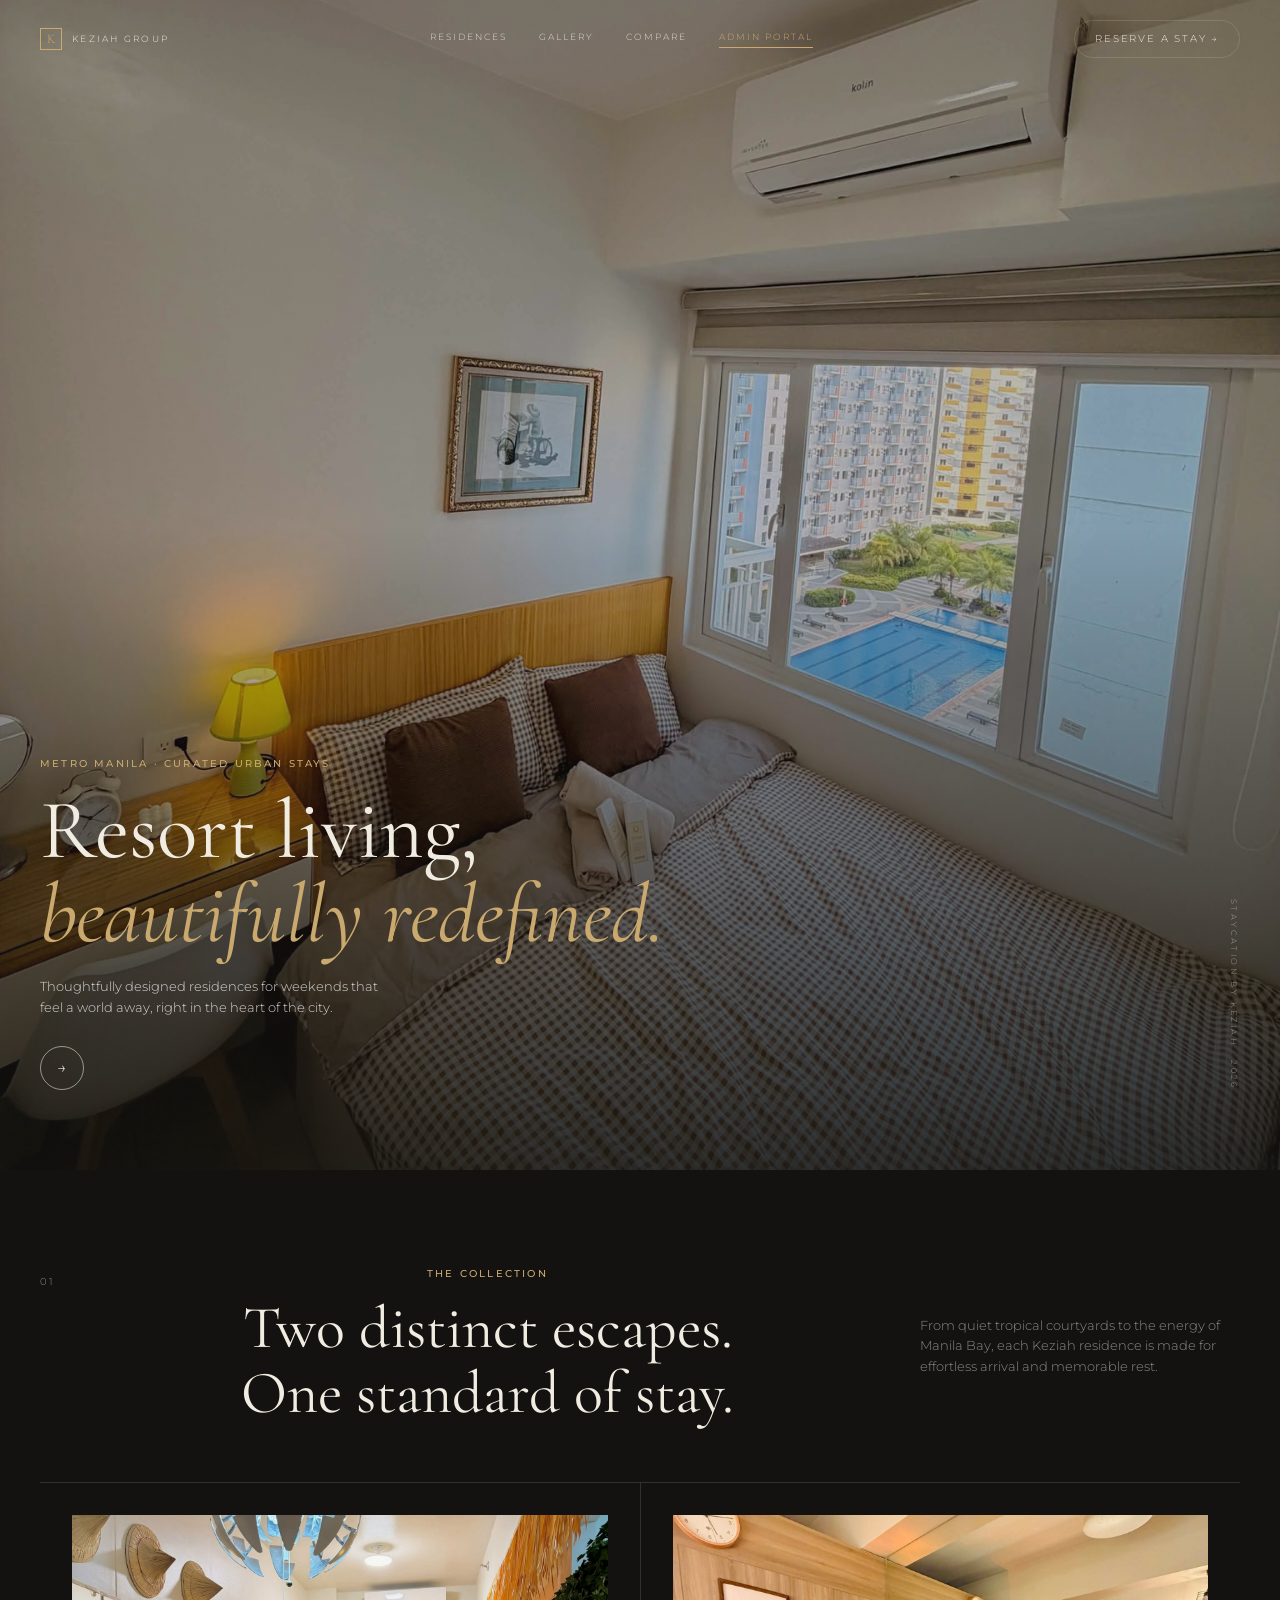
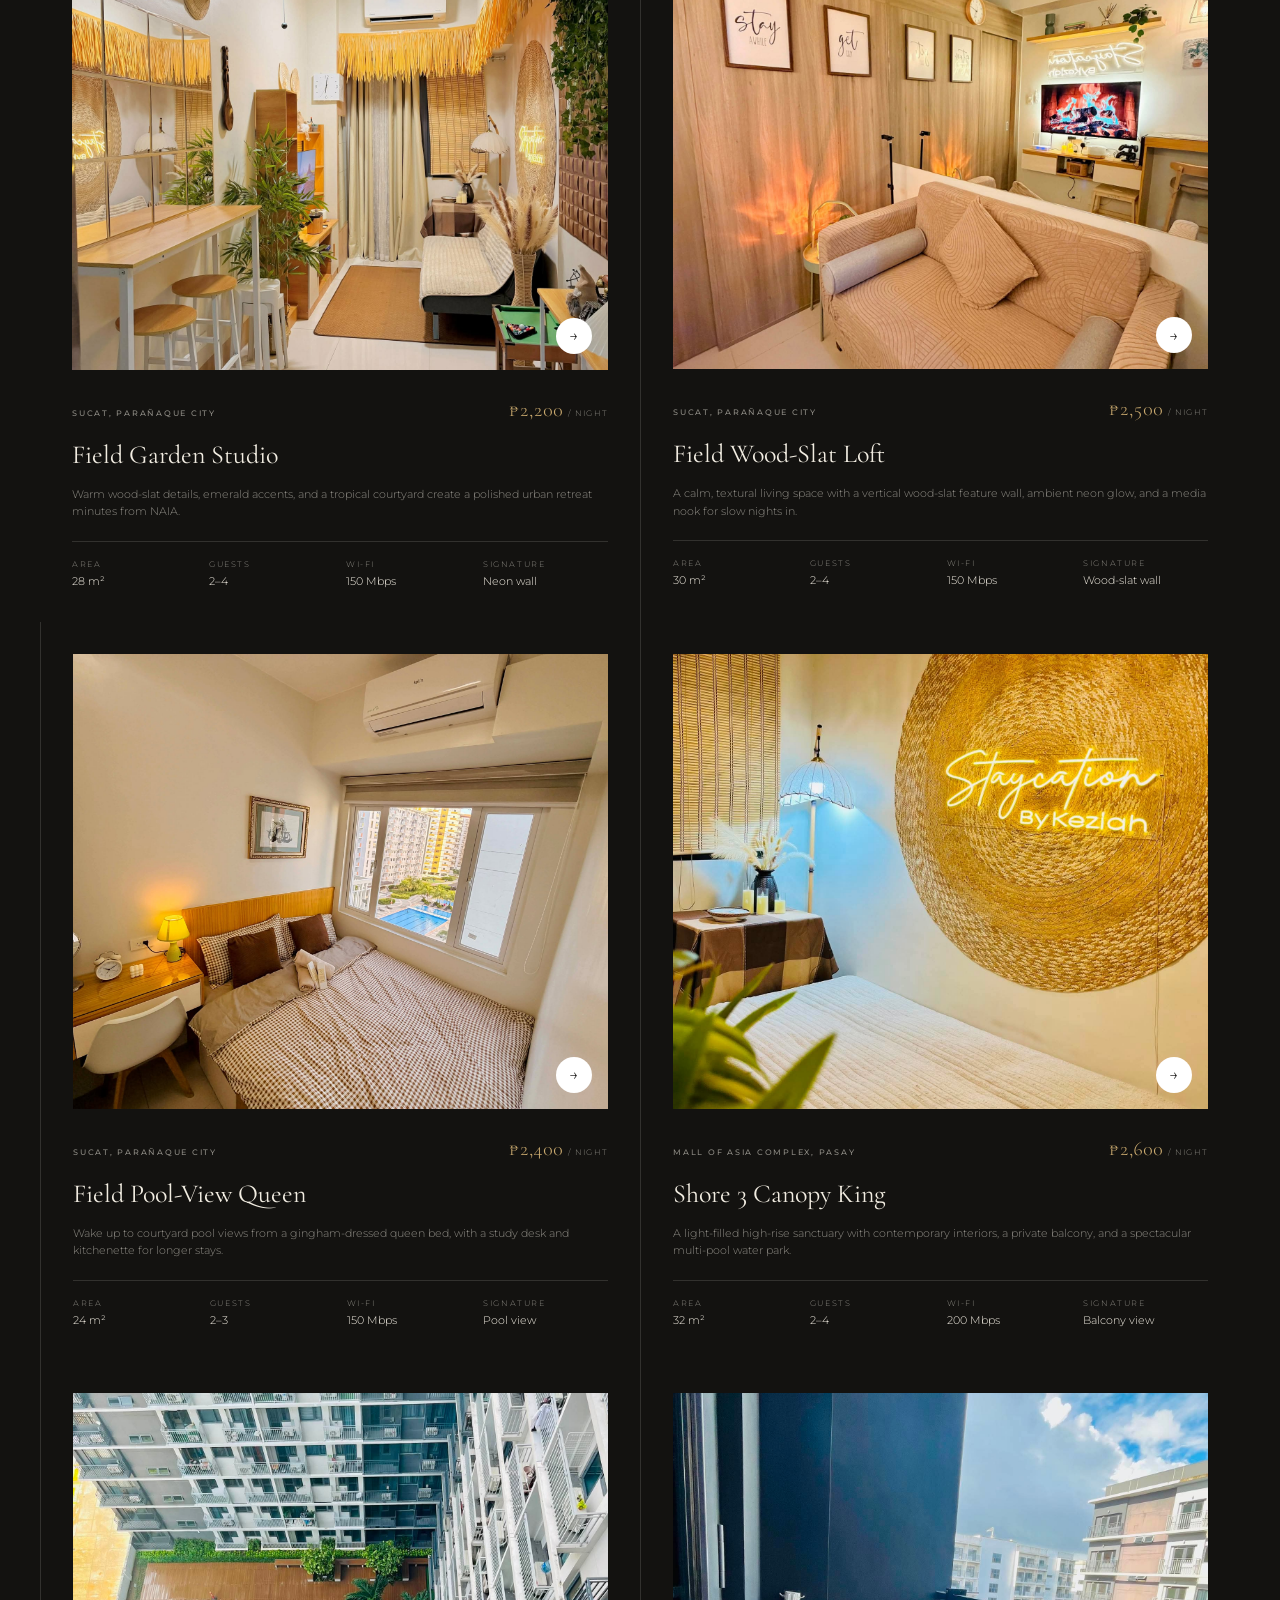
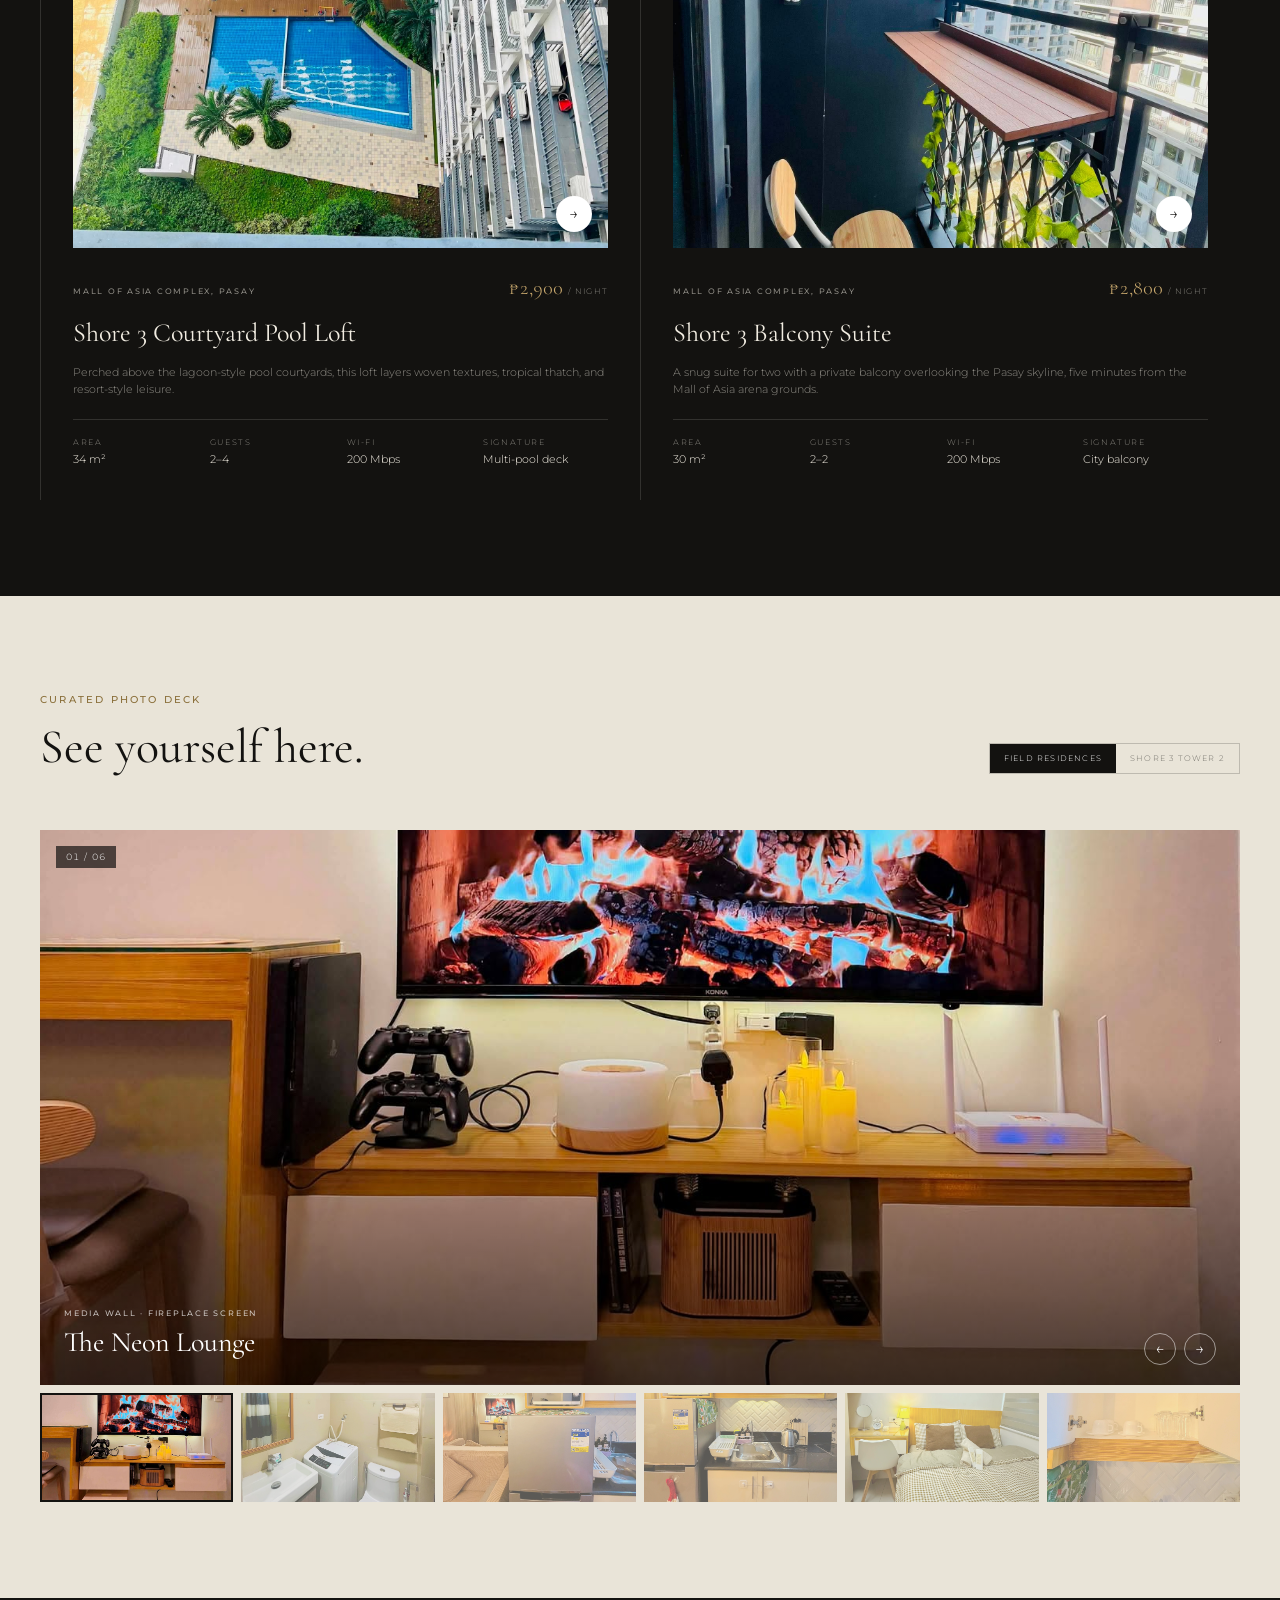
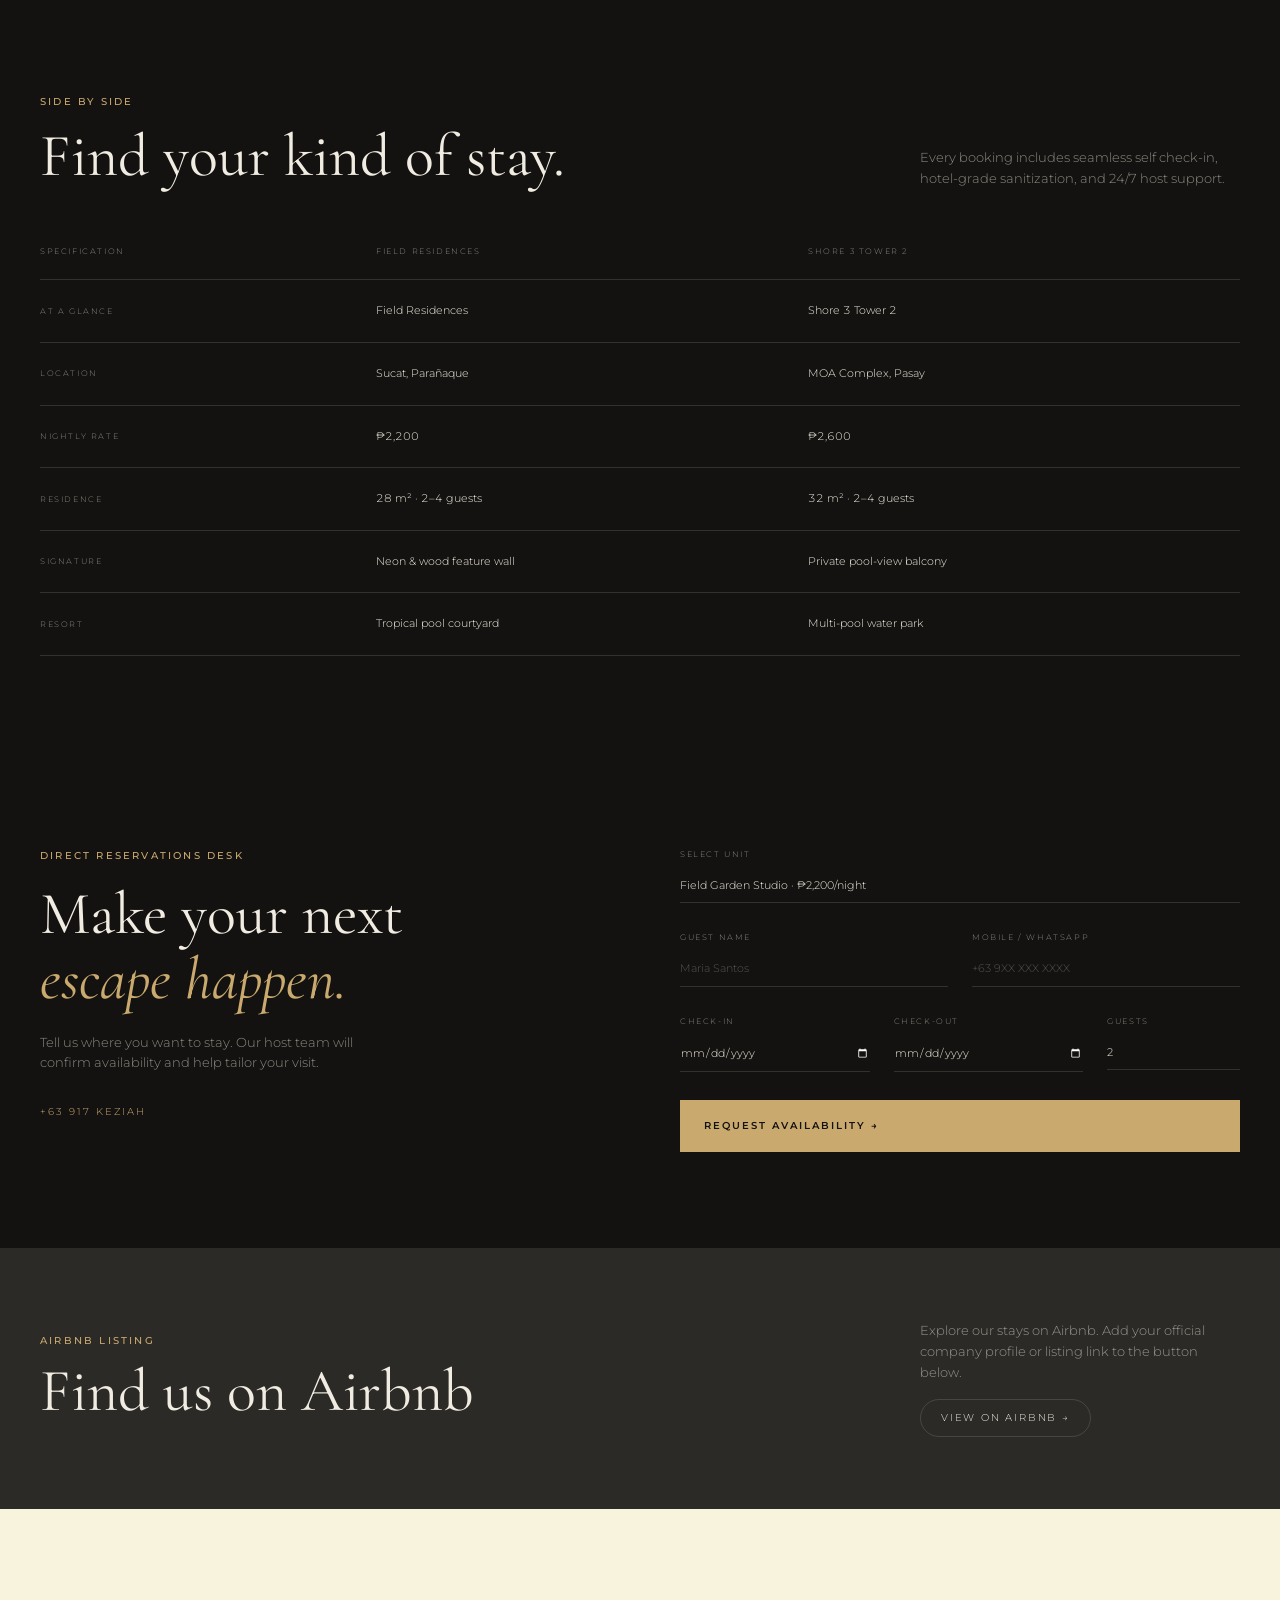
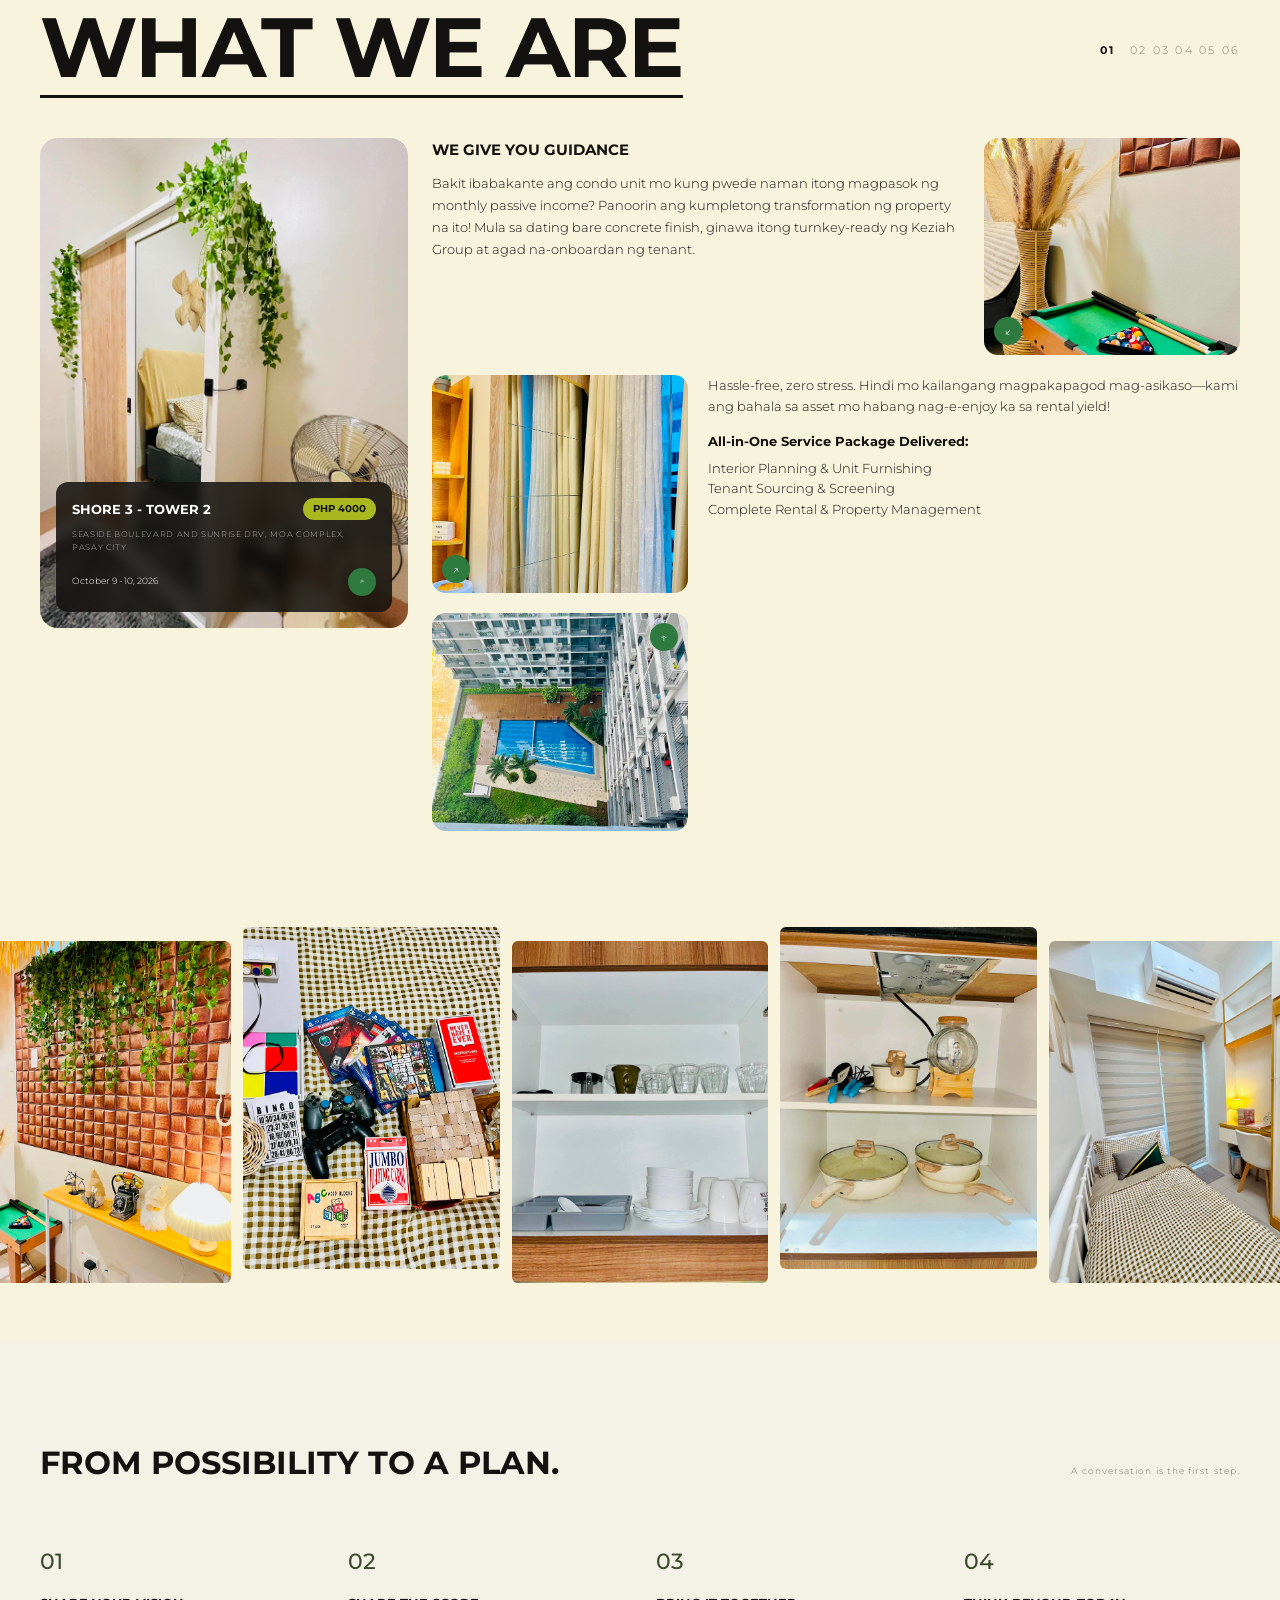
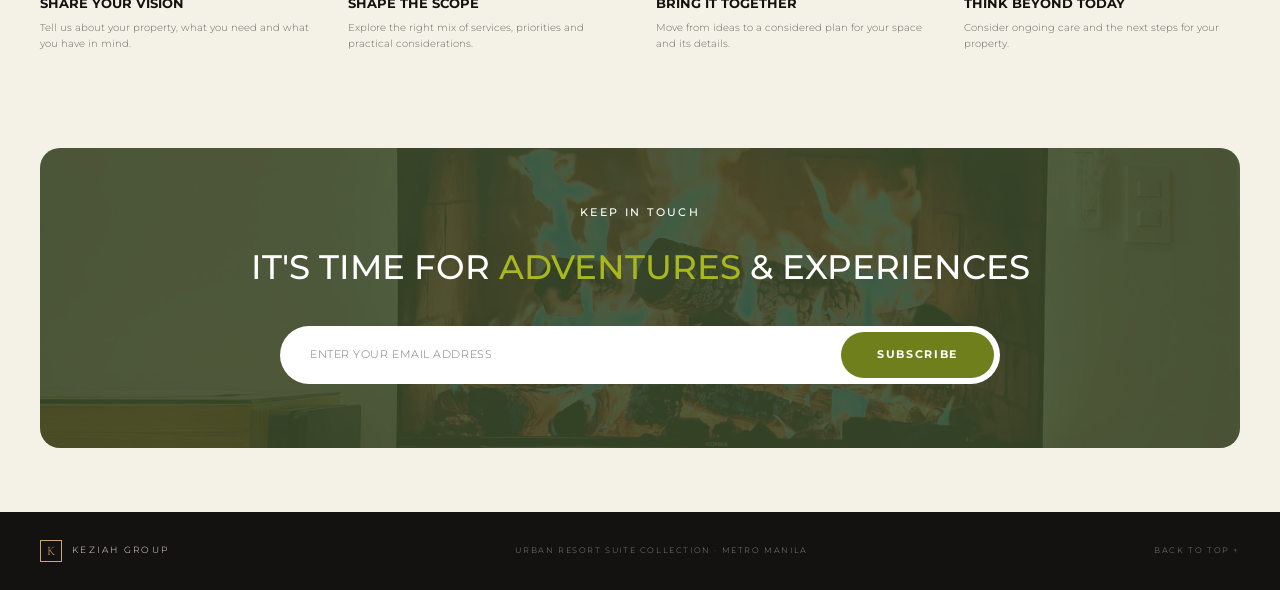
==== WithJS/index.html @ 2ab42a8e "Commin" ====
<!DOCTYPE html>
<html lang="en">
<head>
  <meta charset="UTF-8" />
  <meta name="viewport" content="width=device-width, initial-scale=1.0" />
  <title>Keziah Group | Urban Resort Stays & Property Management</title>
  <meta name="description" content="Curated luxury urban resort staycations at SMDC Field Residences and Shore 3 Residences in Metro Manila, along with turnkey property management guidance." />
  <meta property="og:title" content="Keziah Group | Urban Resort Stays & Property Management" />
  <meta property="og:description" content="Curated luxury urban resort staycations at SMDC Field Residences and Shore 3 Residences in Metro Manila, along with turnkey property management guidance." />
  <meta property="og:type" content="website" />
  <meta name="twitter:card" content="summary_large_image" />

  <link rel="preconnect" href="https://fonts.googleapis.com" />
  <link rel="preconnect" href="https://fonts.gstatic.com" crossorigin />
  <link href="https://fonts.googleapis.com/css2?family=Cormorant+Garamond:ital,wght@0,400;0,500;1,400&family=Montserrat:wght@300;400;500;600;700&display=swap" rel="stylesheet" />
  <link rel="stylesheet" href="style.css" />
</head>

<body id="top">

  <!-- Header -->
  <header class="site-header">
    <div class="container header-inner">
      <a href="#top" class="brand">
        <span class="brand-mark">K</span>
        <span class="brand-name">Keziah Group</span>
      </a>
      <nav class="nav">
        <a href="#residences">Residences</a>
        <a href="#gallery">Gallery</a>
        <a href="#compare">Compare</a>
        <a href="admin-dashboard.html" class="nav-admin">Admin Portal</a>
      </nav>
      <a href="#reservation" class="btn-outline">Reserve a Stay &rarr;</a>
    </div>
  </header>

  <main>

    <!-- 01. Hero -->
    <section class="hero" id="hero">
      <div class="hero-media">
        <img id="hero-image" src="./images/HeroBgpic.jpg" alt="Luxury master bedroom at Keziah Group residences with panoramic outdoor pool view" />
        <div class="hero-scrim"></div>
      </div>
      <div class="container hero-content">
        <div class="hero-copy">
          <span class="kicker" id="hero-kicker">Metro Manila &middot; Curated Urban Stays</span>
          <h1 class="hero-headline">
            <span id="hero-title-top">Resort living,</span><br />
            <em id="hero-title-accent">beautifully redefined.</em>
          </h1>
          <p id="hero-body">Thoughtfully designed residences for weekends that feel a world away, right in the heart of the city.</p>
          <a href="#residences" class="round-arrow">&rarr;</a>
        </div>
        <aside class="hero-meta">Staycation by Keziah &middot; 2026</aside>
      </div>
    </section>

    <!-- 02. Collection -->
    <section class="section-dark" id="residences">
      <div class="container">
        <div class="section-head collection-head">
          <span class="index">01</span>
          <div>
            <span class="kicker">The Collection</span>
            <h2 class="display">Two distinct escapes.<br />One standard of stay.</h2>
          </div>
          <p class="intro">From quiet tropical courtyards to the energy of Manila Bay, each Keziah residence is made for effortless arrival and memorable rest.</p>
        </div>
      </div>

      <div class="container residences-grid" id="collection-grid">
        <article class="residence">
          <div class="residence-media">
            <img src="./images/ResidencesFull.jpg" alt="Wide tropical studio at SMDC Field Residences with thatched accents, mirror bar table, and mini pool table" />
            <a href="#reservation" class="round-arrow small" aria-label="Reserve SMDC Field Residences">&rarr;</a>
          </div>
          <div class="residence-body">
            <div class="residence-meta">
              <span class="small-caps">Sucat, Para&ntilde;aque City</span>
              <span class="rate">&#8369;2,200 <span class="per">/ night</span></span>
            </div>
            <h3 class="residence-title">SMDC Field Residences</h3>
            <p>Warm wood-slat details, emerald accents, and a tropical courtyard create a polished urban retreat minutes from NAIA.</p>
            <ul class="specs">
              <li><span class="spec-label">Area</span><span class="spec-value">28 m&sup2;</span></li>
              <li><span class="spec-label">Guests</span><span class="spec-value">2&ndash;4</span></li>
              <li><span class="spec-label">Wi-Fi</span><span class="spec-value">150 Mbps</span></li>
              <li><span class="spec-label">Signature</span><span class="spec-value">Neon wall</span></li>
            </ul>
          </div>
        </article>

        <article class="residence">
          <div class="residence-media">
            <img src="./images/Shore3BedCanopy.jpg" alt="Master bedroom at SMDC Shore 3 Residences with circular woven canopy and signature neon wall" />
            <a href="#reservation" class="round-arrow small" aria-label="Reserve SMDC Shore 3 Residences">&rarr;</a>
          </div>
          <div class="residence-body">
            <div class="residence-meta">
              <span class="small-caps">Mall of Asia Complex, Pasay</span>
              <span class="rate">&#8369;2,600 <span class="per">/ night</span></span>
            </div>
            <h3 class="residence-title">SMDC Shore 3 Residences</h3>
            <p>A light-filled high-rise sanctuary with contemporary interiors, a private balcony, and a spectacular multi-pool water park.</p>
            <ul class="specs">
              <li><span class="spec-label">Area</span><span class="spec-value">32 m&sup2;</span></li>
              <li><span class="spec-label">Guests</span><span class="spec-value">2&ndash;4</span></li>
              <li><span class="spec-label">Wi-Fi</span><span class="spec-value">200 Mbps</span></li>
              <li><span class="spec-label">Signature</span><span class="spec-value">Balcony view</span></li>
            </ul>
          </div>
        </article>
      </div>
    </section>

    <!-- 03. Gallery -->
    <section class="section-stone" id="gallery">
      <div class="container">
        <div class="section-head">
          <div>
            <span class="kicker">Curated Photo Deck</span>
            <h2 class="display">See yourself here.</h2>
          </div>
          <div class="tabs" id="gallery-tabs">
            <button type="button" class="tab active" data-tab="Field Residences">Field Residences</button>
            <button type="button" class="tab" data-tab="Shore 3 Tower 2">Shore 3 Tower 2</button>
          </div>
        </div>

        <figure class="deck-main" id="gallery-deck">
          <img id="deck-img" src="./images/SMDClivingarea.jpg" alt="Featured residence photograph" />
          <div class="deck-scrim"></div>
          <span class="deck-counter" id="deck-counter">01 / 06</span>
          <figcaption class="deck-caption">
            <div>
              <span class="kicker" id="deck-kicker">Media Wall &middot; Fireplace Screen</span>
              <h3 id="deck-title">The Neon Lounge</h3>
            </div>
            <div class="deck-controls">
              <button type="button" class="round-btn" id="deck-prev" aria-label="Previous photograph">&larr;</button>
              <button type="button" class="round-btn" id="deck-next" aria-label="Next photograph">&rarr;</button>
            </div>
          </figcaption>
        </figure>

        <ul class="thumbs" id="gallery-thumbs"></ul>
      </div>
    </section>

    <!-- 04. Comparison -->
    <section class="section-dark" id="compare">
      <div class="container">
        <div class="section-head">
          <div>
            <span class="kicker">Side By Side</span>
            <h2 class="display">Find your kind of stay.</h2>
          </div>
          <p class="intro">Every booking includes seamless self check-in, hotel-grade sanitization, and 24/7 host support.</p>
        </div>

        <div class="table-wrap">
          <table class="compare-table">
            <caption class="visually-hidden">Comparison of amenities and features between Field Residences and Shore 3 Tower 2</caption>
            <thead>
              <tr>
                <th scope="col">Specification</th>
                <th scope="col">Field Residences</th>
                <th scope="col">Shore 3 Tower 2</th>
              </tr>
            </thead>
            <tbody>
              <tr><th scope="row">At a Glance</th><td>Field Residences</td><td>Shore 3 Tower 2</td></tr>
              <tr><th scope="row">Location</th><td>Sucat, Para&ntilde;aque</td><td>MOA Complex, Pasay</td></tr>
              <tr><th scope="row">Nightly Rate</th><td>&#8369;2,200</td><td>&#8369;2,600</td></tr>
              <tr><th scope="row">Residence</th><td>28 m&sup2; &middot; 2&ndash;4 guests</td><td>32 m&sup2; &middot; 2&ndash;4 guests</td></tr>
              <tr><th scope="row">Signature</th><td>Neon &amp; wood feature wall</td><td>Private pool-view balcony</td></tr>
              <tr><th scope="row">Resort</th><td>Tropical pool courtyard</td><td>Multi-pool water park</td></tr>
            </tbody>
          </table>
        </div>
      </div>
    </section>

    <!-- 05. Reservation -->
    <section class="section-dark" id="reservation">
      <div class="container reservation-grid">
        <div>
          <span class="kicker">Direct Reservations Desk</span>
          <h2 class="display">Make your next<br /><em>escape happen.</em></h2>
          <p class="intro">Tell us where you want to stay. Our host team will confirm availability and help tailor your visit.</p>
          <a href="tel:+63917KEZIAH" class="phone">+63 917 KEZIAH</a>
        </div>

        <form class="reservation-form" id="reservation-form" action="#" method="post" novalidate>
          <div class="field">
            <label for="select-property">Select Unit</label>
            <select id="select-property" name="property" required></select>
          </div>
          <div class="row-halves">
            <div class="field">
              <label for="guest-name">Guest Name</label>
              <input type="text" id="guest-name" name="guest_name" placeholder="Maria Santos" required />
            </div>
            <div class="field">
              <label for="guest-mobile">Mobile / WhatsApp</label>
              <input type="tel" id="guest-mobile" name="guest_mobile" placeholder="+63 9XX XXX XXXX" required />
            </div>
          </div>
          <div class="row-thirds">
            <div class="field">
              <label for="check-in">Check-In</label>
              <input type="date" id="check-in" name="check_in" required />
            </div>
            <div class="field">
              <label for="check-out">Check-Out</label>
              <input type="date" id="check-out" name="check_out" required />
            </div>
            <div class="field">
              <label for="guests">Guests</label>
              <input type="number" id="guests" name="guests" min="1" max="8" value="2" required />
            </div>
          </div>
          <p class="stay-summary" id="stay-summary" hidden></p>
          <button type="submit" class="btn-gold">Request Availability &rarr;</button>
        </form>
        <div class="form-confirmation" id="reservation-confirmation" hidden>
          <span class="kicker">Request Received</span>
          <h3>Your escape is on our desk.</h3>
          <p>Booking reference <strong class="booking-ref" id="confirm-ref"></strong> has been logged. Our host team will confirm availability and send your check-in details shortly.</p>
          <dl class="confirm-details" id="confirm-details"></dl>
          <button type="button" class="btn-outline" id="confirm-reset">Make another request</button>
        </div>
      </div>
    </section>

    <!-- 06. Airbnb -->
    <section class="section-airbnb">
      <div class="container airbnb-row">
        <div>
          <span class="kicker">Airbnb Listing</span>
          <h2 class="display">Find us on Airbnb</h2>
        </div>
        <div class="airbnb-action">
          <p class="intro">Explore our stays on Airbnb. Add your official company profile or listing link to the button below.</p>
          <a href="https://airbnb.com" target="_blank" rel="noopener noreferrer" class="btn-outline">View on Airbnb &rarr;</a>
        </div>
      </div>
    </section>

    <!-- 07. What We Are -->
    <section class="section-cream" id="guidance">
      <div class="container">
        <div class="watermark-row">
          <h2 class="watermark">What We Are</h2>
          <div class="stepper">
            <span class="on">01</span>
            <span class="rest">02 03 04 05 06</span>
          </div>
        </div>

        <div class="guidance-grid">
          <article class="feature-card">
            <img src="./images/Shore 3 Tower 2/767945232_1774249997046418_3164012983819070313_n.jpg" alt="Shore 3 Tower 2 bedroom with open wardrobe, standing fan, and woven ceiling fan detail" />
            <div class="feature-body">
              <div class="feature-top">
                <span class="unit">Shore 3 - Tower 2</span>
                <span class="price">PHP 4000</span>
              </div>
              <address>Seaside Boulevard and Sunrise Drv, MOA Complex, Pasay City</address>
              <div class="feature-foot">
                <time datetime="2026-10-09">October 9 - 10, 2026</time>
                <a href="#reservation" class="corner-btn" aria-label="Inquire about Shore 3 Tower 2">&#8599;</a>
              </div>
            </div>
          </article>

          <div class="bento">
            <div class="bento-text">
              <h3>We Give You Guidance</h3>
              <p>Bakit ibabakante ang condo unit mo kung pwede naman itong magpasok ng monthly passive income? Panoorin ang kumpletong transformation ng property na ito! Mula sa dating bare concrete finish, ginawa itong turnkey-ready ng Keziah Group at agad na-onboardan ng tenant.</p>
            </div>
            <div class="tile">
              <img src="./images/Shore 3 Tower 2/764817234_1439947934846393_7141973612724028055_n.jpg" alt="Recreation nook with mini pool table and pampas grass" />
              <span class="badge">&#8601;</span>
            </div>
            <div class="tile">
              <img src="./images/Shore 3 Tower 2/764550634_2268456940385711_9034622465181755152_n.jpg" alt="Turnkey hallway entryway with floor-to-ceiling mirror and drapery" />
              <span class="badge">&#8599;</span>
            </div>
            <aside class="callout">
              <p>Hassle-free, zero stress. Hindi mo kailangang magpakapagod mag-asikaso&mdash;kami ang bahala sa asset mo habang nag-e-enjoy ka sa rental yield!</p>
              <h4>All-in-One Service Package Delivered:</h4>
              <ul>
                <li>Interior Planning &amp; Unit Furnishing</li>
                <li>Tenant Sourcing &amp; Screening</li>
                <li>Complete Rental &amp; Property Management</li>
              </ul>
            </aside>
            <div class="tile">
              <img src="./images/Shore 3 Tower 2/764531179_1577152200723843_4224525762653773561_n.jpg" alt="Overhead view of the Shore 3 resort swimming pool courtyard" />
              <span class="badge right">&#8593;</span>
            </div>
          </div>
        </div>
      </div>
    </section>

    <!-- 08. Strip -->
    <section class="strip">
      <ul class="strip-grid">
        <li><img src="./images/Shore 3 Tower 2/765262232_1565639328598598_8146226615440787069_n.jpg" alt="Furnished console with green plant wall and media unit" /></li>
        <li><img src="./images/Shore 3 Tower 2/765854310_1562364878867951_5754192265759222059_n.jpg" alt="Flat lay of board games and entertainment" /></li>
        <li><img src="./images/Shore 3 Tower 2/766913541_2182149682496487_4691545108049705565_n.jpg" alt="Kitchen dish cabinet with stocked tableware" /></li>
        <li><img src="./images/Shore 3 Tower 2/767560130_1437800851492750_6921806562521652572_n.jpg" alt="Cookware cabinet with pots and pans" /></li>
        <li><img src="./images/Field Residences Keziah Group/771379113_1078403004879967_8509299371973973024_n.jpg" alt="Single bed with study desk and mirrored wardrobe" /></li>
      </ul>
    </section>

    <!-- 09. Process -->
    <section class="section-light" id="process">
      <div class="container">
        <div class="process-head">
          <h2>From Possibility to a Plan.</h2>
          <span>A conversation is the first step.</span>
        </div>
        <div class="steps">
          <div class="step"><span class="step-no">01</span><h3>Share Your Vision</h3><p>Tell us about your property, what you need and what you have in mind.</p></div>
          <div class="step"><span class="step-no">02</span><h3>Shape the Scope</h3><p>Explore the right mix of services, priorities and practical considerations.</p></div>
          <div class="step"><span class="step-no">03</span><h3>Bring It Together</h3><p>Move from ideas to a considered plan for your space and its details.</p></div>
          <div class="step"><span class="step-no">04</span><h3>Think Beyond Today</h3><p>Consider ongoing care and the next steps for your property.</p></div>
        </div>
      </div>
    </section>

    <!-- 10. Newsletter -->
    <section class="newsletter">
      <div class="container">
        <div class="newsletter-card">
          <img class="newsletter-bg" src="./images/Field Residences Keziah Group/770387571_1041868808552276_2176791805857020544_n.jpg" alt="Staycation neon sign above a lit fireplace screen in a Keziah suite" />
          <div class="newsletter-inner">
            <span class="badge-text">Keep In Touch</span>
            <h2>It's Time For <em>Adventures</em> &amp; Experiences</h2>
            <form class="newsletter-form" action="#" method="post">
              <label for="newsletter-email" class="visually-hidden">Email address</label>
              <input type="email" id="newsletter-email" name="email" placeholder="ENTER YOUR EMAIL ADDRESS" required />
              <button type="submit">Subscribe</button>
            </form>
          </div>
        </div>
      </div>
    </section>

  </main>

  <!-- Footer -->
  <footer class="site-footer">
    <div class="container footer-inner">
      <div class="brand">
        <span class="brand-mark">K</span>
        <span class="brand-name">Keziah Group</span>
      </div>
      <p>Urban Resort Suite Collection &middot; Metro Manila</p>
      <a href="#top">Back to Top &uarr;</a>
    </div>
  </footer>

  <script src="script.js" defer></script>

</body>
</html>
---- WithJS/style.css ----
/* =========================================================
   Keziah Group — style.css
   ========================================================= */

/* ---------- Tokens ---------- */
:root {
  --ink: #131210;
  --ink-2: #1b1a17;
  --ink-3: #2b2a27;
  --stone: #e9e4d8;
  --cream: #f7f3dc;
  --light: #f4f1e6;
  --gold: #c9a96e;
  --olive: #3b4a2b;
  --lime: #a8b81e;
  --text: #f1ece1;
  --muted: rgba(241, 236, 225, 0.55);
  --line: rgba(241, 236, 225, 0.14);
  --serif: "Cormorant Garamond", Georgia, serif;
  --sans: "Montserrat", system-ui, sans-serif;
  --max: 1200px;
}

/* ---------- Reset & base ---------- */
*,
*::before,
*::after {
  box-sizing: border-box;
}
html {
  scroll-behavior: smooth;
}
body {
  margin: 0;
  font-family: var(--sans);
  font-weight: 300;
  line-height: 1.6;
  color: var(--text);
  background: var(--ink);
}
img {
  display: block;
  max-width: 100%;
}
a {
  color: inherit;
  text-decoration: none;
}
ul {
  list-style: none;
  margin: 0;
  padding: 0;
}
h1,
h2,
h3,
h4,
p,
figure,
address {
  margin: 0;
  font-style: normal;
}
button,
input,
select {
  font: inherit;
  color: inherit;
}
button {
  cursor: pointer;
}

.container {
  width: min(100% - 48px, var(--max));
  margin-inline: auto;
}
.visually-hidden {
  position: absolute;
  width: 1px;
  height: 1px;
  overflow: hidden;
  clip: rect(0 0 0 0);
  white-space: nowrap;
}

/* ---------- Shared text styles ---------- */
.kicker,
.small-caps,
.badge-text {
  display: block;
  font-size: 10px;
  font-weight: 500;
  letter-spacing: 0.22em;
  text-transform: uppercase;
  color: var(--gold);
}
.display {
  font-family: var(--serif);
  font-weight: 400;
  font-size: clamp(36px, 5vw, 60px);
  line-height: 1.08;
}
.display em,
.hero-headline em {
  font-style: italic;
  color: var(--gold);
}
.intro {
  font-size: 13px;
  color: var(--muted);
  max-width: 320px;
}

/* ---------- Buttons ---------- */
.btn-outline {
  display: inline-block;
  padding: 10px 20px;
  border: 1px solid var(--line);
  border-radius: 999px;
  font-size: 10px;
  letter-spacing: 0.18em;
  text-transform: uppercase;
  transition:
    border-color 0.2s,
    color 0.2s;
}
.btn-outline:hover {
  border-color: var(--gold);
  color: var(--gold);
}

.btn-gold {
  width: 100%;
  padding: 18px 24px;
  border: 0;
  background: var(--gold);
  color: var(--ink);
  font-size: 10px;
  font-weight: 600;
  letter-spacing: 0.2em;
  text-transform: uppercase;
  text-align: left;
  transition: filter 0.2s;
}
.btn-gold:hover {
  filter: brightness(1.08);
}

.round-arrow,
.round-btn,
.corner-btn {
  display: inline-grid;
  place-items: center;
  border-radius: 50%;
  transition:
    background 0.2s,
    color 0.2s;
}
.round-arrow {
  width: 44px;
  height: 44px;
  border: 1px solid rgba(255, 255, 255, 0.5);
  margin-top: 28px;
}
.round-arrow:hover {
  background: #fff;
  color: var(--ink);
}
.round-arrow.small {
  position: absolute;
  right: 16px;
  bottom: 16px;
  margin: 0;
  background: #fff;
  color: var(--ink);
  border: 0;
  width: 36px;
  height: 36px;
}

/* ---------- Header ---------- */
.site-header {
  position: absolute;
  inset: 0 0 auto 0;
  z-index: 10;
}
.header-inner {
  display: flex;
  align-items: center;
  justify-content: space-between;
  padding-block: 20px;
}
.brand {
  display: inline-flex;
  align-items: center;
  gap: 10px;
}
.brand-mark {
  display: grid;
  place-items: center;
  width: 22px;
  height: 22px;
  border: 1px solid var(--gold);
  font-family: var(--serif);
  font-size: 13px;
  color: var(--gold);
}
.brand-name {
  font-size: 9px;
  letter-spacing: 0.25em;
  text-transform: uppercase;
}
.nav {
  display: flex;
  gap: 32px;
}
.nav a {
  font-size: 9px;
  letter-spacing: 0.22em;
  text-transform: uppercase;
  color: rgba(255, 255, 255, 0.75);
}
.nav a:hover {
  color: var(--gold);
}

/* ---------- Hero ---------- */
.hero {
  position: relative;
  min-height: 130vh;
  display: flex;
  align-items: flex-end;
  padding-bottom: 80px;
  overflow: hidden;
}
.hero-media {
  position: absolute;
  inset: 0;
}
.hero-media img {
  width: 100%;
  height: 100%;
  object-fit: cover;
  object-position: center 75%;
}
.hero-scrim {
  position: absolute;
  inset: 0;
  background: linear-gradient(
    to top,
    rgba(19, 18, 16, 0.85) 0%,
    rgba(19, 18, 16, 0.25) 55%,
    rgba(19, 18, 16, 0.35) 100%
  );
}
.hero-content {
  position: relative;
  display: flex;
  justify-content: space-between;
  align-items: flex-end;
}
.hero-headline {
  margin: 16px 0 20px;
  font-family: var(--serif);
  font-weight: 400;
  font-size: clamp(44px, 7vw, 84px);
  line-height: 1;
}
.hero-copy p {
  max-width: 340px;
  font-size: 13px;
  color: rgba(255, 255, 255, 0.8);
}
.hero-meta {
  writing-mode: vertical-rl;
  font-size: 8px;
  letter-spacing: 0.3em;
  text-transform: uppercase;
  color: var(--muted);
}

/* ---------- Sections ---------- */
.section-dark,
.section-stone,
.section-cream,
.section-light,
.section-airbnb {
  padding-block: 96px;
}
.section-dark {
  background: var(--ink);
}
.section-stone {
  background: var(--stone);
  color: var(--ink);
}
.section-cream {
  background: var(--cream);
  color: var(--ink);
}
.section-light {
  background: var(--light);
  color: var(--ink);
}
.section-airbnb {
  background: var(--ink-3);
  padding-block: 72px;
}
.section-stone .kicker {
  color: #8a6f3a;
}

.section-head {
  display: flex;
  justify-content: space-between;
  align-items: flex-end;
  gap: 32px;
  margin-bottom: 56px;
}
.section-head .kicker {
  margin-bottom: 14px;
}

/* Collection head: index | title | intro */
.collection-head {
  align-items: flex-start;
}
.collection-head .index {
  font-size: 10px;
  color: var(--muted);
  letter-spacing: 0.2em;
  padding-top: 8px;
}
.collection-head > div {
  flex: 1;
  text-align: center;
}
.collection-head .intro {
  align-self: center;
}

/* ---------- Residences ---------- */
.residences-grid {
  display: grid;
  grid-template-columns: repeat(2, 1fr);
  border-top: 1px solid var(--line);
}
.residence {
  padding: 32px;
}
.residence + .residence {
  border-left: 1px solid var(--line);
}
.residence-media {
  position: relative;
  aspect-ratio: 4 / 3.4;
  overflow: hidden;
}
.residence-media img {
  width: 100%;
  height: 100%;
  object-fit: cover;
  transition: transform 0.6s;
}
.residence:hover .residence-media img {
  transform: scale(1.04);
}
.residence-body {
  padding-top: 24px;
}
.residence-meta {
  display: flex;
  justify-content: space-between;
  align-items: baseline;
}
.small-caps {
  color: var(--muted);
  font-size: 8px;
}
.rate {
  font-family: var(--serif);
  font-size: 20px;
  color: var(--gold);
}
.per {
  font-family: var(--sans);
  font-size: 8px;
  letter-spacing: 0.15em;
  text-transform: uppercase;
  color: var(--muted);
}
.residence-title {
  margin: 8px 0 10px;
  font-family: var(--serif);
  font-weight: 400;
  font-size: 26px;
}
.residence-body p {
  font-size: 11px;
  color: var(--muted);
}
.specs {
  display: grid;
  grid-template-columns: repeat(4, 1fr);
  gap: 12px;
  margin-top: 20px;
  padding-top: 16px;
  border-top: 1px solid var(--line);
}
.specs li {
  display: flex;
  flex-direction: column;
  gap: 2px;
}
.spec-label {
  font-size: 8px;
  letter-spacing: 0.2em;
  text-transform: uppercase;
  color: var(--muted);
}
.spec-value {
  font-size: 11px;
}

/* ---------- Gallery ---------- */
.section-stone .display {
  font-size: clamp(32px, 4vw, 48px);
}
.tabs {
  display: flex;
  border: 1px solid rgba(19, 18, 16, 0.2);
}
.tab {
  padding: 8px 14px;
  border: 0;
  background: transparent;
  font-size: 8px;
  letter-spacing: 0.15em;
  text-transform: uppercase;
  color: rgba(19, 18, 16, 0.55);
}
.tab.active {
  background: var(--ink);
  color: #fff;
}

.deck-main {
  position: relative;
  aspect-ratio: 16 / 7.4;
  overflow: hidden;
}
.deck-main img {
  width: 100%;
  height: 100%;
  object-fit: cover;
  object-position: center 75%;
}
.deck-scrim {
  position: absolute;
  inset: 0;
  background: linear-gradient(to top, rgba(0, 0, 0, 0.65), transparent 55%);
}
.deck-counter {
  position: absolute;
  top: 16px;
  left: 16px;
  padding: 4px 10px;
  background: rgba(19, 18, 16, 0.7);
  font-size: 9px;
  letter-spacing: 0.15em;
  color: #fff;
}
.deck-caption {
  position: absolute;
  inset: auto 24px 20px 24px;
  display: flex;
  justify-content: space-between;
  align-items: flex-end;
  color: #fff;
}
.deck-caption .kicker {
  color: rgba(255, 255, 255, 0.7);
  font-size: 8px;
}
.deck-caption h3 {
  font-family: var(--serif);
  font-weight: 400;
  font-size: 28px;
}
.deck-controls {
  display: flex;
  gap: 8px;
}
.round-btn {
  width: 32px;
  height: 32px;
  border: 1px solid rgba(255, 255, 255, 0.5);
  background: transparent;
}
.round-btn:hover {
  background: #fff;
  color: var(--ink);
}

.thumbs {
  display: grid;
  grid-template-columns: repeat(6, 1fr);
  gap: 8px;
  margin-top: 8px;
}
.thumbs li {
  aspect-ratio: 16 / 9;
  overflow: hidden;
  opacity: 0.6;
  cursor: pointer;
  transition: opacity 0.2s;
}
.thumbs li:hover,
.thumbs li.active {
  opacity: 1;
}
.thumbs li.active {
  outline: 2px solid var(--ink);
  outline-offset: -2px;
}
.thumbs img {
  width: 100%;
  height: 100%;
  object-fit: cover;
  object-position: center 75%;
}

/* ---------- Comparison ---------- */
.table-wrap {
  overflow-x: auto;
}
.compare-table {
  width: 100%;
  border-collapse: collapse;
  font-size: 11px;
}
.compare-table th,
.compare-table td {
  padding: 22px 0;
  text-align: left;
  font-weight: 300;
  border-bottom: 1px solid var(--line);
}
.compare-table thead th {
  padding-top: 0;
  font-size: 8px;
  letter-spacing: 0.2em;
  text-transform: uppercase;
  color: var(--muted);
}
.compare-table tbody th {
  width: 28%;
  font-size: 8px;
  letter-spacing: 0.2em;
  text-transform: uppercase;
  color: var(--muted);
}

/* ---------- Reservation ---------- */
.reservation-grid {
  display: grid;
  grid-template-columns: 1fr 1fr;
  gap: 80px;
  align-items: start;
}
.reservation-grid .kicker {
  margin-bottom: 18px;
}
.reservation-grid .intro {
  margin-block: 20px 24px;
}
.phone {
  font-size: 10px;
  letter-spacing: 0.2em;
  color: var(--gold);
}

.reservation-form {
  display: grid;
  gap: 28px;
}
.row-halves {
  display: grid;
  grid-template-columns: 1fr 1fr;
  gap: 24px;
}
.field {
  display: flex;
  flex-direction: column;
  gap: 8px;
}
.field label {
  font-size: 8px;
  letter-spacing: 0.2em;
  text-transform: uppercase;
  color: var(--muted);
}
.field input,
.field select {
  padding: 8px 0;
  border: 0;
  border-bottom: 1px solid var(--line);
  background: transparent;
  font-size: 11px;
  outline: none;
  border-radius: 0;
  appearance: none;
}
.field input::placeholder {
  color: rgba(241, 236, 225, 0.3);
}
.field input:focus,
.field select:focus {
  border-bottom-color: var(--gold);
}
.field option {
  color: var(--ink);
}

/* ---------- Airbnb ---------- */
.airbnb-row {
  display: flex;
  justify-content: space-between;
  align-items: center;
  gap: 32px;
}
.airbnb-row .kicker {
  margin-bottom: 10px;
}
.airbnb-action {
  display: grid;
  gap: 16px;
  justify-items: start;
  max-width: 320px;
}

/* ---------- What We Are ---------- */
.watermark-row {
  display: flex;
  justify-content: space-between;
  align-items: center;
  margin-bottom: 40px;
}
.watermark {
  font-family: var(--sans);
  font-weight: 700;
  font-size: clamp(40px, 7vw, 84px);
  text-transform: uppercase;
  letter-spacing: -0.02em;
  line-height: 1;
  padding-bottom: 6px;
  border-bottom: 3px solid var(--ink);
}
.stepper {
  font-size: 11px;
  letter-spacing: 0.2em;
  color: rgba(19, 18, 16, 0.5);
}
.stepper .on {
  color: var(--ink);
  font-weight: 700;
  margin-right: 10px;
}

.guidance-grid {
  display: grid;
  grid-template-columns: 1fr 2.2fr;
  gap: 24px;
  align-items: start;
}

.feature-card {
  position: relative;
  border-radius: 18px;
  overflow: hidden;
  background: var(--ink);
  aspect-ratio: 3 / 4;
  color: #fff;
}
.feature-card img {
  width: 100%;
  height: 100%;
  object-fit: cover;
}
.feature-body {
  position: absolute;
  inset: auto 16px 16px 16px;
  padding: 16px;
  border-radius: 12px;
  background: rgba(19, 18, 16, 0.85);
  backdrop-filter: blur(6px);
}
.feature-top {
  display: flex;
  justify-content: space-between;
  align-items: center;
}
.unit {
  font-weight: 700;
  font-size: 13px;
  text-transform: uppercase;
}
.price {
  padding: 3px 10px;
  border-radius: 999px;
  background: var(--lime);
  color: var(--ink);
  font-size: 10px;
  font-weight: 700;
}
.feature-body address {
  margin: 8px 0 14px;
  font-size: 8px;
  text-transform: uppercase;
  letter-spacing: 0.08em;
  color: rgba(255, 255, 255, 0.65);
}
.feature-foot {
  display: flex;
  justify-content: space-between;
  align-items: center;
  font-size: 9px;
}
.corner-btn {
  width: 28px;
  height: 28px;
  background: #2f7a3f;
  color: #fff;
}

.bento {
  display: grid;
  grid-template-columns: repeat(3, 1fr);
  gap: 20px;
  align-items: start;
}
.bento-text {
  grid-column: span 2;
}
.bento-text h3 {
  font-size: 15px;
  font-weight: 700;
  text-transform: uppercase;
  margin-bottom: 10px;
}
.bento-text p {
  font-size: 13px;
  line-height: 1.7;
}
.tile {
  position: relative;
  aspect-ratio: 4 / 3.4;
  border-radius: 14px;
  overflow: hidden;
}
.tile img {
  width: 100%;
  height: 100%;
  object-fit: cover;
}
.badge {
  position: absolute;
  left: 10px;
  bottom: 10px;
  display: grid;
  place-items: center;
  width: 28px;
  height: 28px;
  border-radius: 50%;
  background: #2f7a3f;
  color: #fff;
  font-size: 13px;
}
.badge.right {
  left: auto;
  right: 10px;
  top: 10px;
  bottom: auto;
}
.callout {
  grid-column: span 2;
  font-size: 13px;
}
.callout p {
  margin-bottom: 14px;
}
.callout h4 {
  font-weight: 700;
  margin-bottom: 6px;
}
.callout li {
  padding-left: 0;
}

/* ---------- Strip ---------- */
.strip {
  background: var(--cream);
  padding-bottom: 72px;
  overflow: hidden;
}
.strip-grid {
  display: grid;
  grid-template-columns: repeat(5, 1fr);
  gap: 12px;
  width: 104%;
  margin-left: -2%;
}
.strip-grid li {
  aspect-ratio: 3 / 4;
  overflow: hidden;
  border-radius: 6px;
}
.strip-grid li:nth-child(odd) {
  transform: translateY(14px);
}
.strip-grid img {
  width: 100%;
  height: 100%;
  object-fit: cover;
}

/* ---------- Process ---------- */
.process-head {
  display: flex;
  justify-content: space-between;
  align-items: baseline;
  margin-bottom: 56px;
}
.process-head h2 {
  font-size: clamp(22px, 3vw, 32px);
  font-weight: 700;
  text-transform: uppercase;
}
.process-head span {
  font-size: 9px;
  letter-spacing: 0.12em;
  color: rgba(19, 18, 16, 0.55);
}
.steps {
  display: grid;
  grid-template-columns: repeat(4, 1fr);
  gap: 32px;
}
.step-no {
  display: block;
  font-size: 22px;
  font-weight: 500;
  color: var(--olive);
  margin-bottom: 14px;
}
.step h3 {
  font-size: 13px;
  font-weight: 700;
  text-transform: uppercase;
  margin-bottom: 6px;
}
.step p {
  font-size: 10px;
  color: rgba(19, 18, 16, 0.6);
}

/* ---------- Newsletter ---------- */
.newsletter {
  background: var(--light);
  padding-bottom: 64px;
}
.newsletter-card {
  position: relative;
  overflow: hidden;
  border-radius: 20px;
  background: var(--olive);
  color: #fff;
}
.newsletter-bg {
  position: absolute;
  inset: 0;
  width: 100%;
  height: 100%;
  object-fit: cover;
  opacity: 0.12;
}
.newsletter-inner {
  position: relative;
  padding: 56px 32px 64px;
  text-align: center;
}
.badge-text {
  color: #fff;
  font-size: 11px;
  margin-bottom: 18px;
}
.newsletter-inner h2 {
  font-size: clamp(22px, 3.2vw, 34px);
  font-weight: 500;
  text-transform: uppercase;
  margin-bottom: 32px;
}
.newsletter-inner h2 em {
  font-style: normal;
  color: var(--lime);
}
.newsletter-form {
  display: flex;
  max-width: 720px;
  margin-inline: auto;
  padding: 6px;
  border-radius: 999px;
  background: #fff;
}
.newsletter-form input {
  flex: 1;
  padding: 0 24px;
  border: 0;
  background: transparent;
  color: var(--ink);
  font-size: 11px;
  letter-spacing: 0.05em;
  outline: none;
}
.newsletter-form button {
  padding: 14px 36px;
  border: 0;
  border-radius: 999px;
  background: #6f7f1b;
  color: #fff;
  font-size: 11px;
  font-weight: 700;
  letter-spacing: 0.15em;
  text-transform: uppercase;
}
.newsletter-form button:hover {
  background: var(--lime);
  color: var(--ink);
}

/* ---------- Footer ---------- */
.site-footer {
  background: var(--ink);
  padding-block: 28px;
}
.footer-inner {
  display: flex;
  justify-content: space-between;
  align-items: center;
  gap: 24px;
}
.site-footer p,
.site-footer a:not(.brand) {
  font-size: 8px;
  letter-spacing: 0.2em;
  text-transform: uppercase;
  color: var(--muted);
}
.site-footer a:not(.brand):hover {
  color: var(--gold);
}

/* ---------- Responsive ---------- */
@media (max-width: 900px) {
  .nav {
    display: none;
  }
  .section-dark,
  .section-stone,
  .section-cream,
  .section-light {
    padding-block: 64px;
  }
  .section-head,
  .process-head,
  .airbnb-row,
  .watermark-row {
    flex-direction: column;
    align-items: flex-start;
  }
  .collection-head > div {
    text-align: left;
  }
  .residences-grid,
  .reservation-grid,
  .guidance-grid {
    grid-template-columns: 1fr;
    gap: 32px;
  }
  .residence + .residence {
    border-left: 0;
    border-top: 1px solid var(--line);
  }
  .specs {
    grid-template-columns: repeat(2, 1fr);
  }
  .thumbs {
    grid-template-columns: repeat(3, 1fr);
  }
  .deck-main {
    aspect-ratio: 4 / 3;
  }
  .bento {
    grid-template-columns: 1fr 1fr;
  }
  .bento-text,
  .callout {
    grid-column: 1 / -1;
  }
  .strip-grid {
    grid-template-columns: repeat(3, 1fr);
  }
  .strip-grid li:nth-child(n + 4) {
    display: none;
  }
  .steps {
    grid-template-columns: 1fr 1fr;
  }
  .hero-meta {
    display: none;
  }
  .footer-inner {
    flex-direction: column;
    text-align: center;
  }
}
@media (max-width: 560px) {
  .row-halves,
  .steps {
    grid-template-columns: 1fr;
  }
  .newsletter-form {
    flex-direction: column;
    border-radius: 20px;
    gap: 6px;
  }
  .newsletter-form input {
    padding: 14px 18px;
  }
}

/* =========================================================
   Client-site extensions — admin sync, reservation flow
   ========================================================= */

/* Admin portal nav entry */
.nav a.nav-admin {
  color: var(--gold);
  padding-bottom: 2px;
  border-bottom: 1px solid var(--gold);
}
.nav a.nav-admin:hover {
  color: #fff;
  border-bottom-color: #fff;
}

/* Tabular numerals wherever figures appear */
.rate,
.deck-counter,
.price,
.stay-summary,
.booking-ref,
.confirm-details dd,
.compare-table td {
  font-variant-numeric: tabular-nums;
}

/* Reservation form: check-in / check-out / guests row */
.row-thirds {
  display: grid;
  grid-template-columns: 1fr 1fr 0.7fr;
  gap: 24px;
}
.field input[type="date"],
.field input[type="number"] {
  color-scheme: dark;
}
.field input.field-error,
.field select.field-error {
  border-bottom-color: #b4543e;
}

.stay-summary {
  font-size: 11px;
  letter-spacing: 0.04em;
  color: var(--gold);
  padding-left: 14px;
  border-left: 1px solid var(--gold);
}

/* [hidden] must always win over component display rules */
.reservation-form[hidden],
.form-confirmation[hidden],
.stay-summary[hidden] {
  display: none;
}

/* Confirmation state */
.form-confirmation {
  border: 1px solid var(--gold);
  padding: 40px 32px;
}
.form-confirmation h3 {
  margin: 14px 0 10px;
  font-family: var(--serif);
  font-weight: 400;
  font-size: 30px;
}
.form-confirmation > p {
  font-size: 12px;
  color: var(--muted);
  max-width: 420px;
}
.booking-ref {
  color: var(--gold);
  letter-spacing: 0.12em;
}
.confirm-details {
  display: grid;
  grid-template-columns: repeat(3, 1fr);
  gap: 16px 24px;
  margin: 28px 0;
  padding-top: 24px;
  border-top: 1px solid var(--line);
}
.confirm-details dt {
  font-size: 8px;
  letter-spacing: 0.2em;
  text-transform: uppercase;
  color: var(--muted);
}
.confirm-details dd {
  margin: 4px 0 0;
  font-size: 12px;
}
.form-confirmation .btn-outline {
  background: transparent;
}

@media (max-width: 560px) {
  .row-thirds {
    grid-template-columns: 1fr;
  }
  .confirm-details {
    grid-template-columns: 1fr 1fr;
  }
}
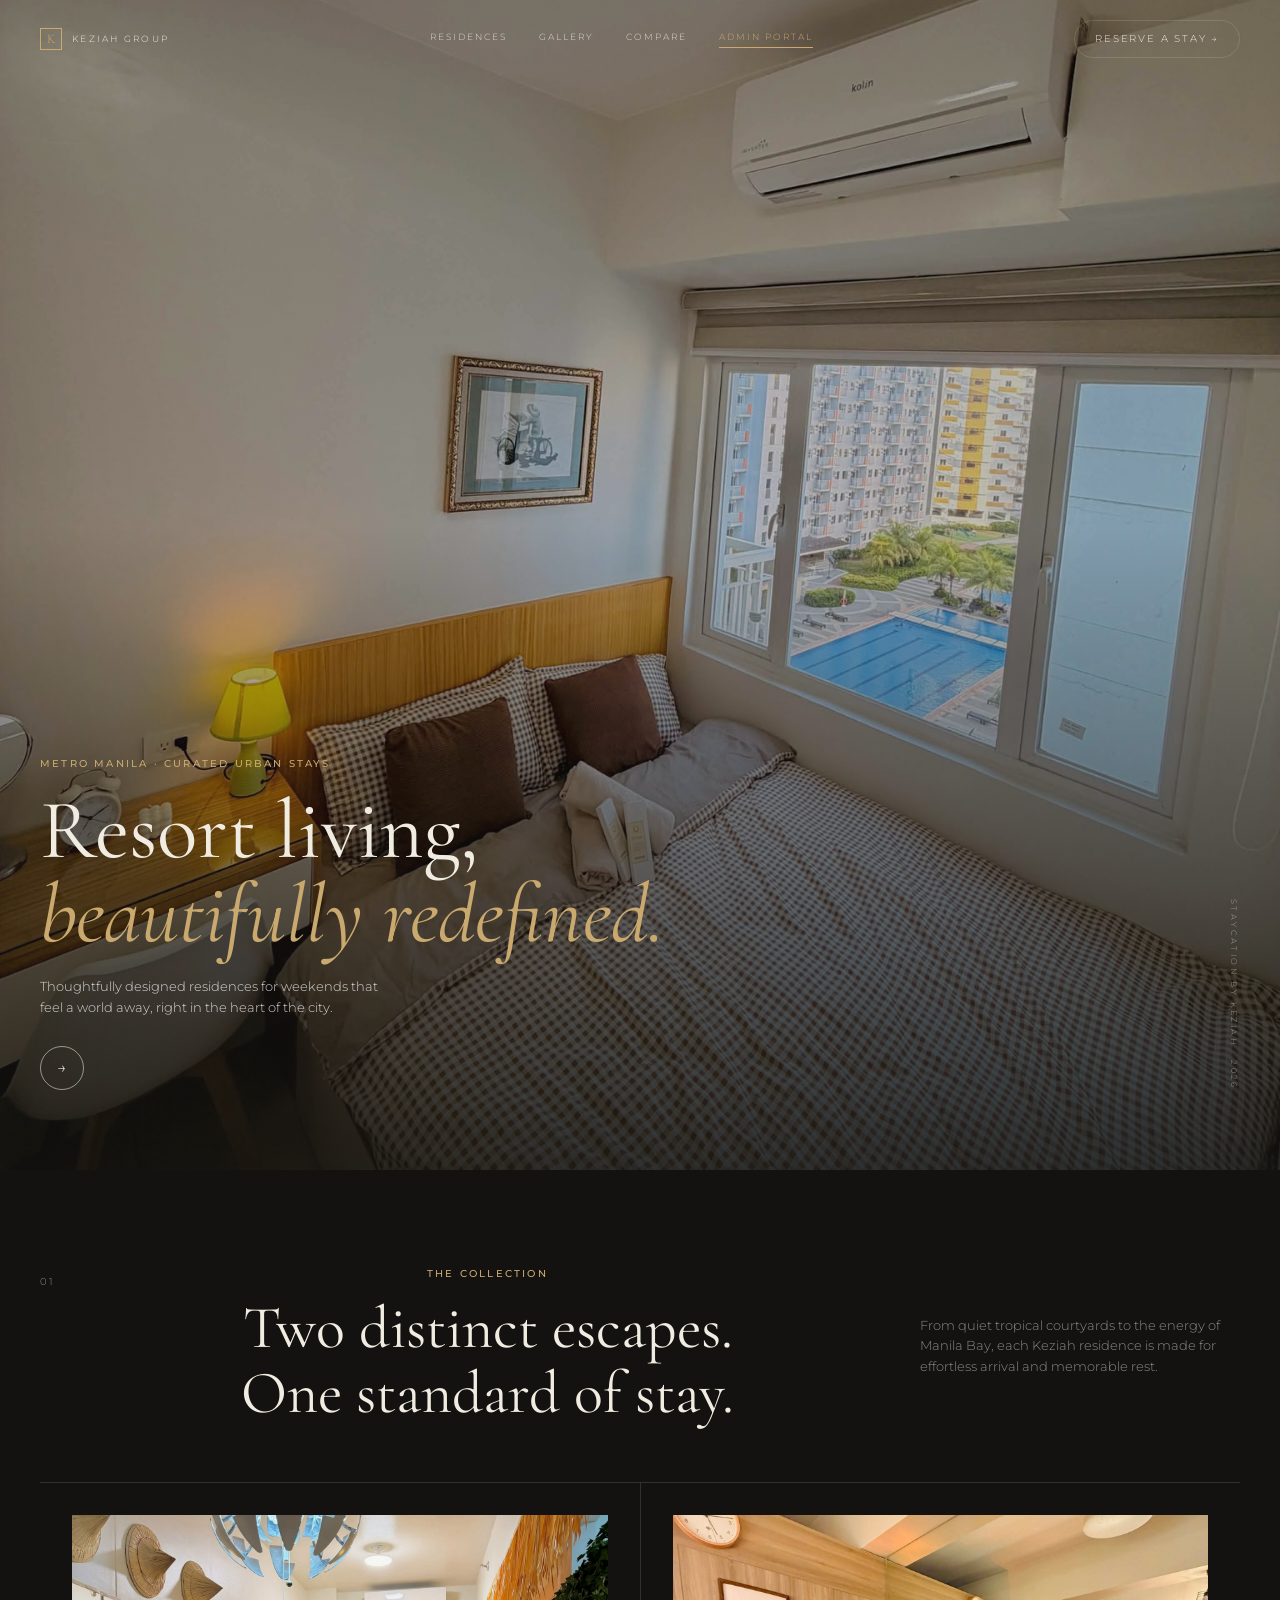
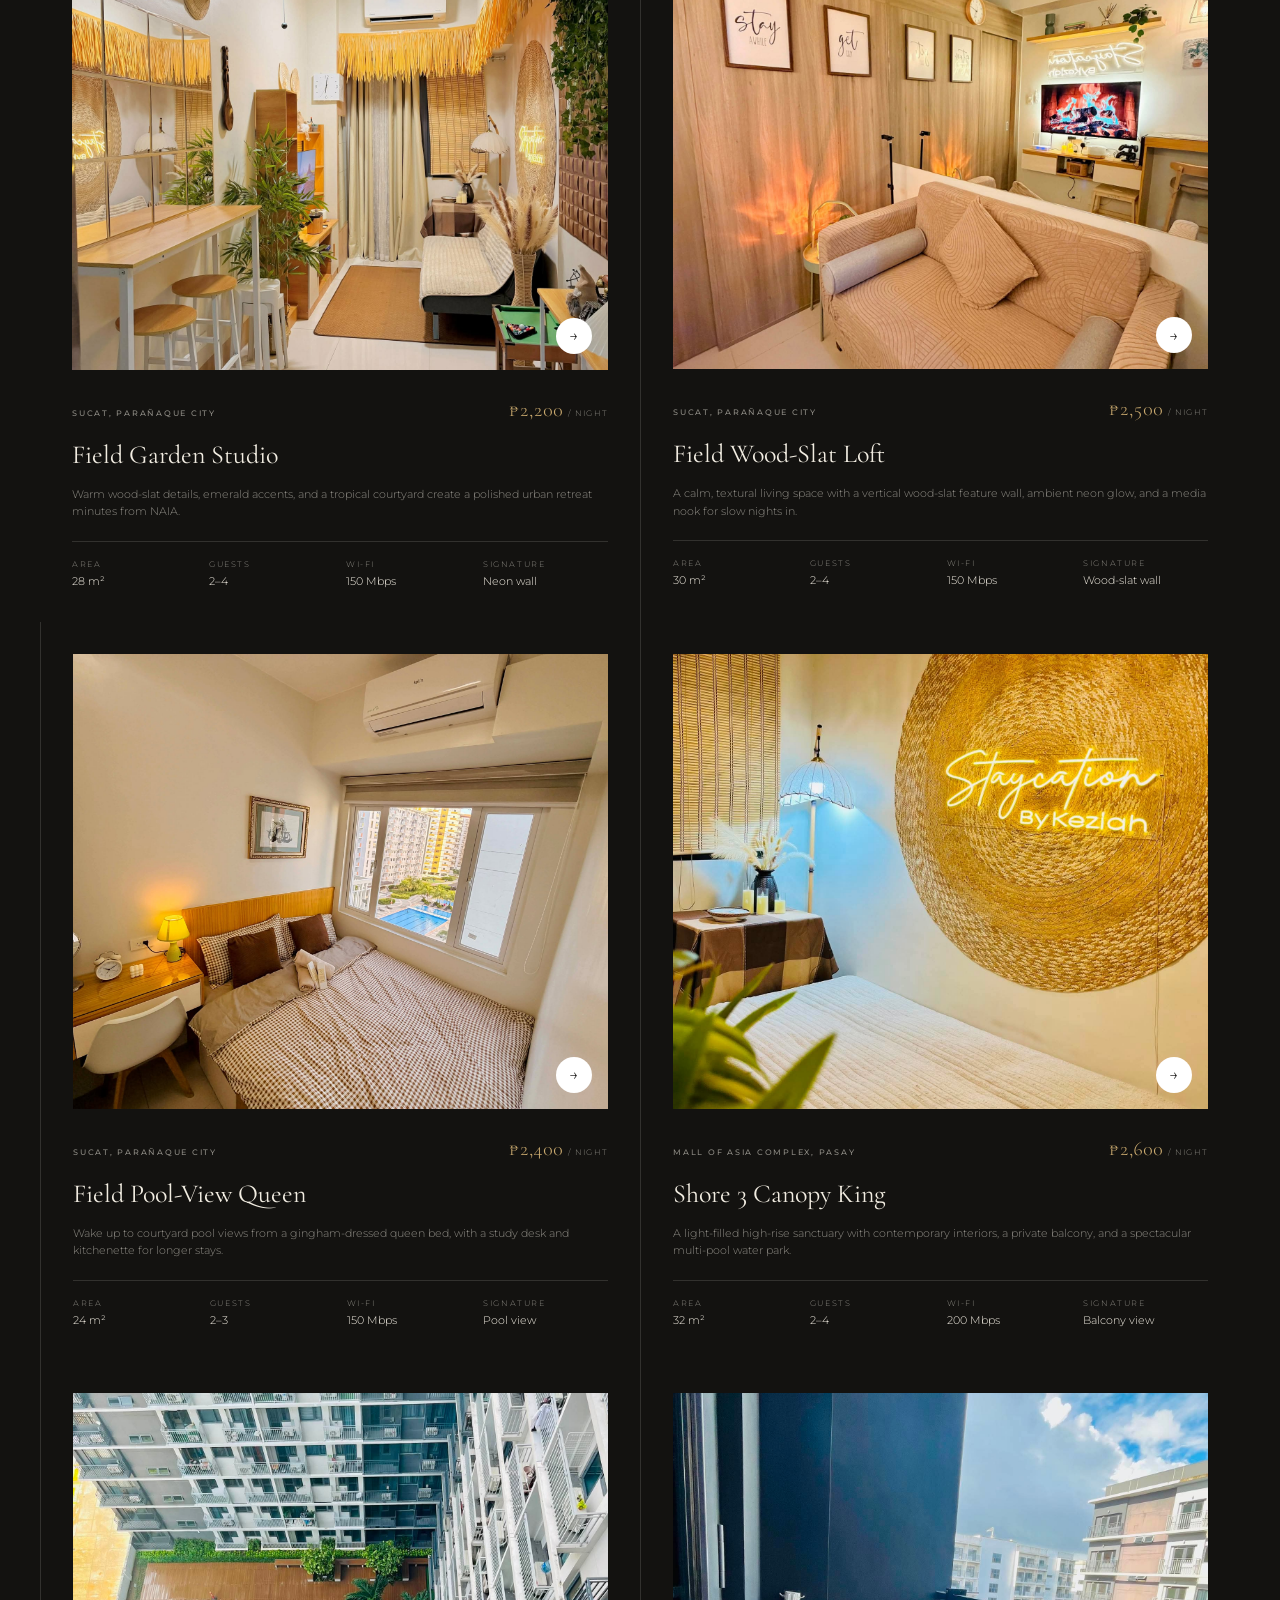
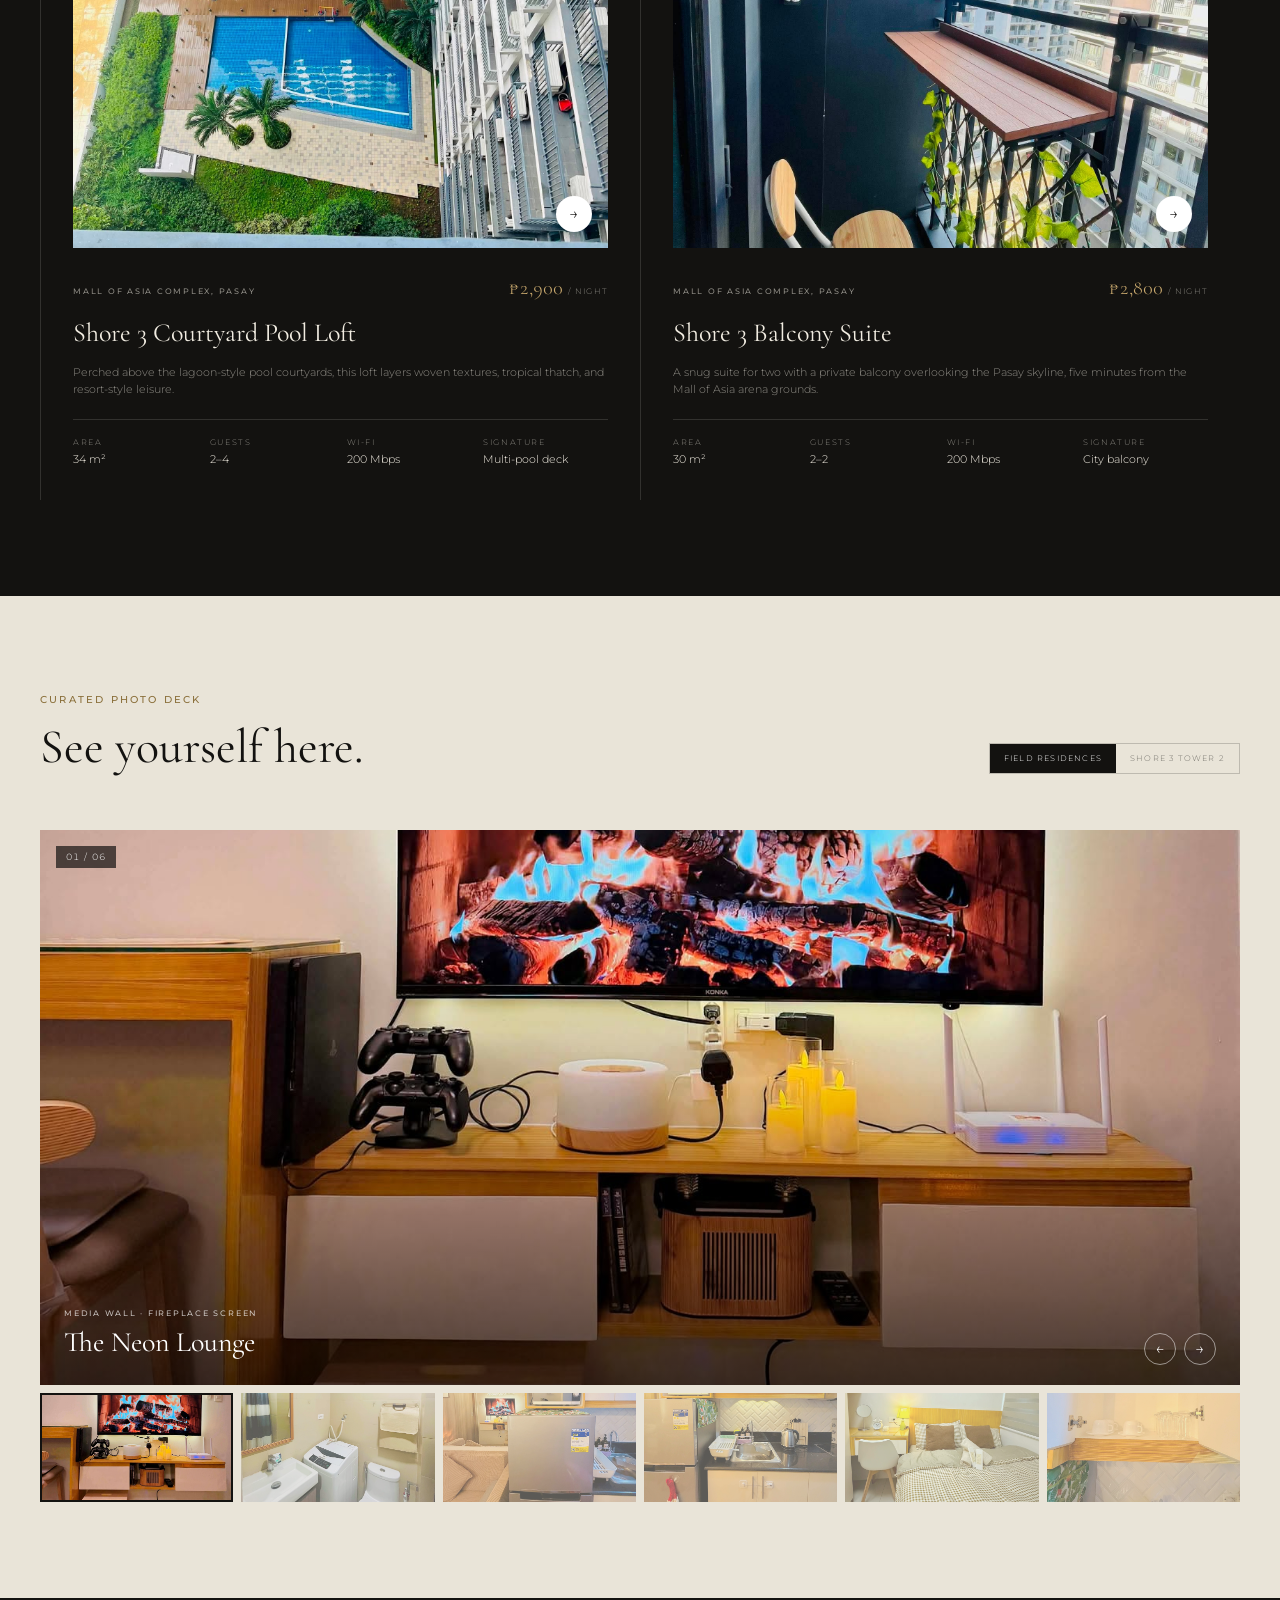
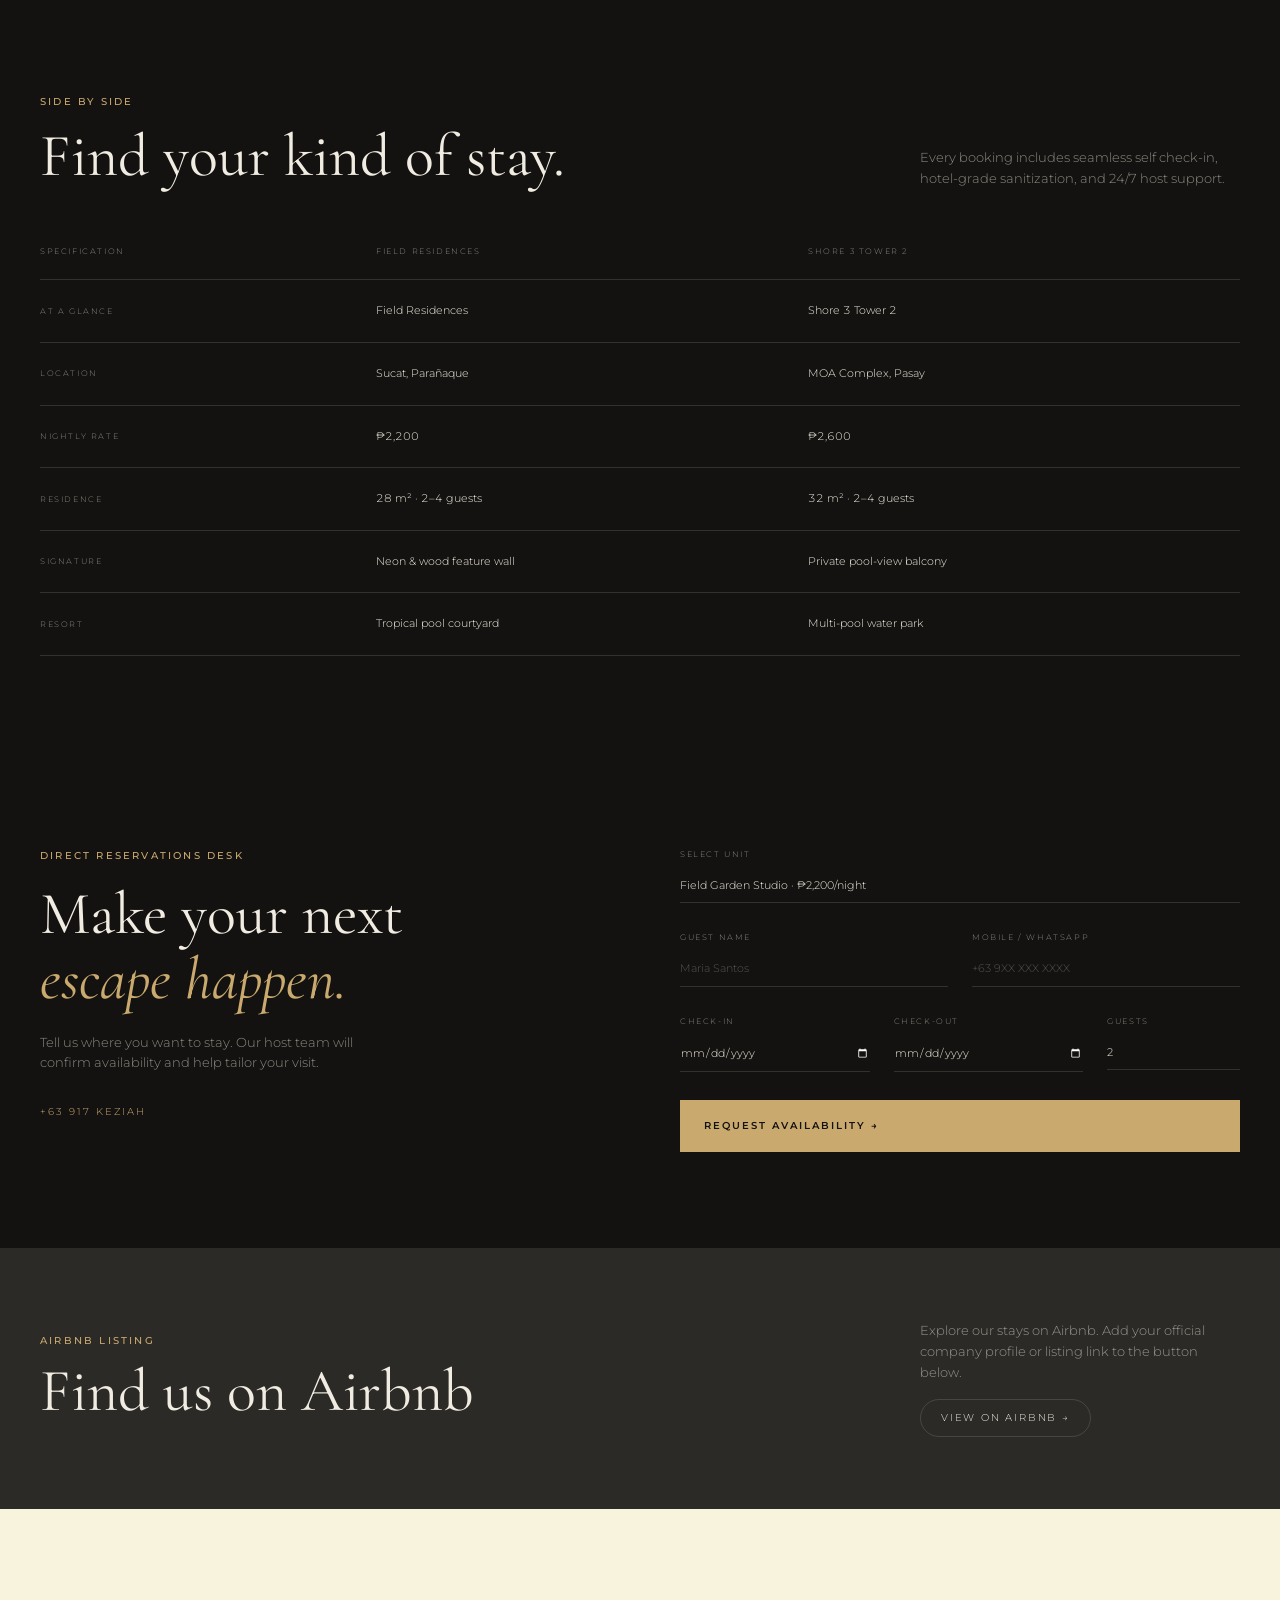
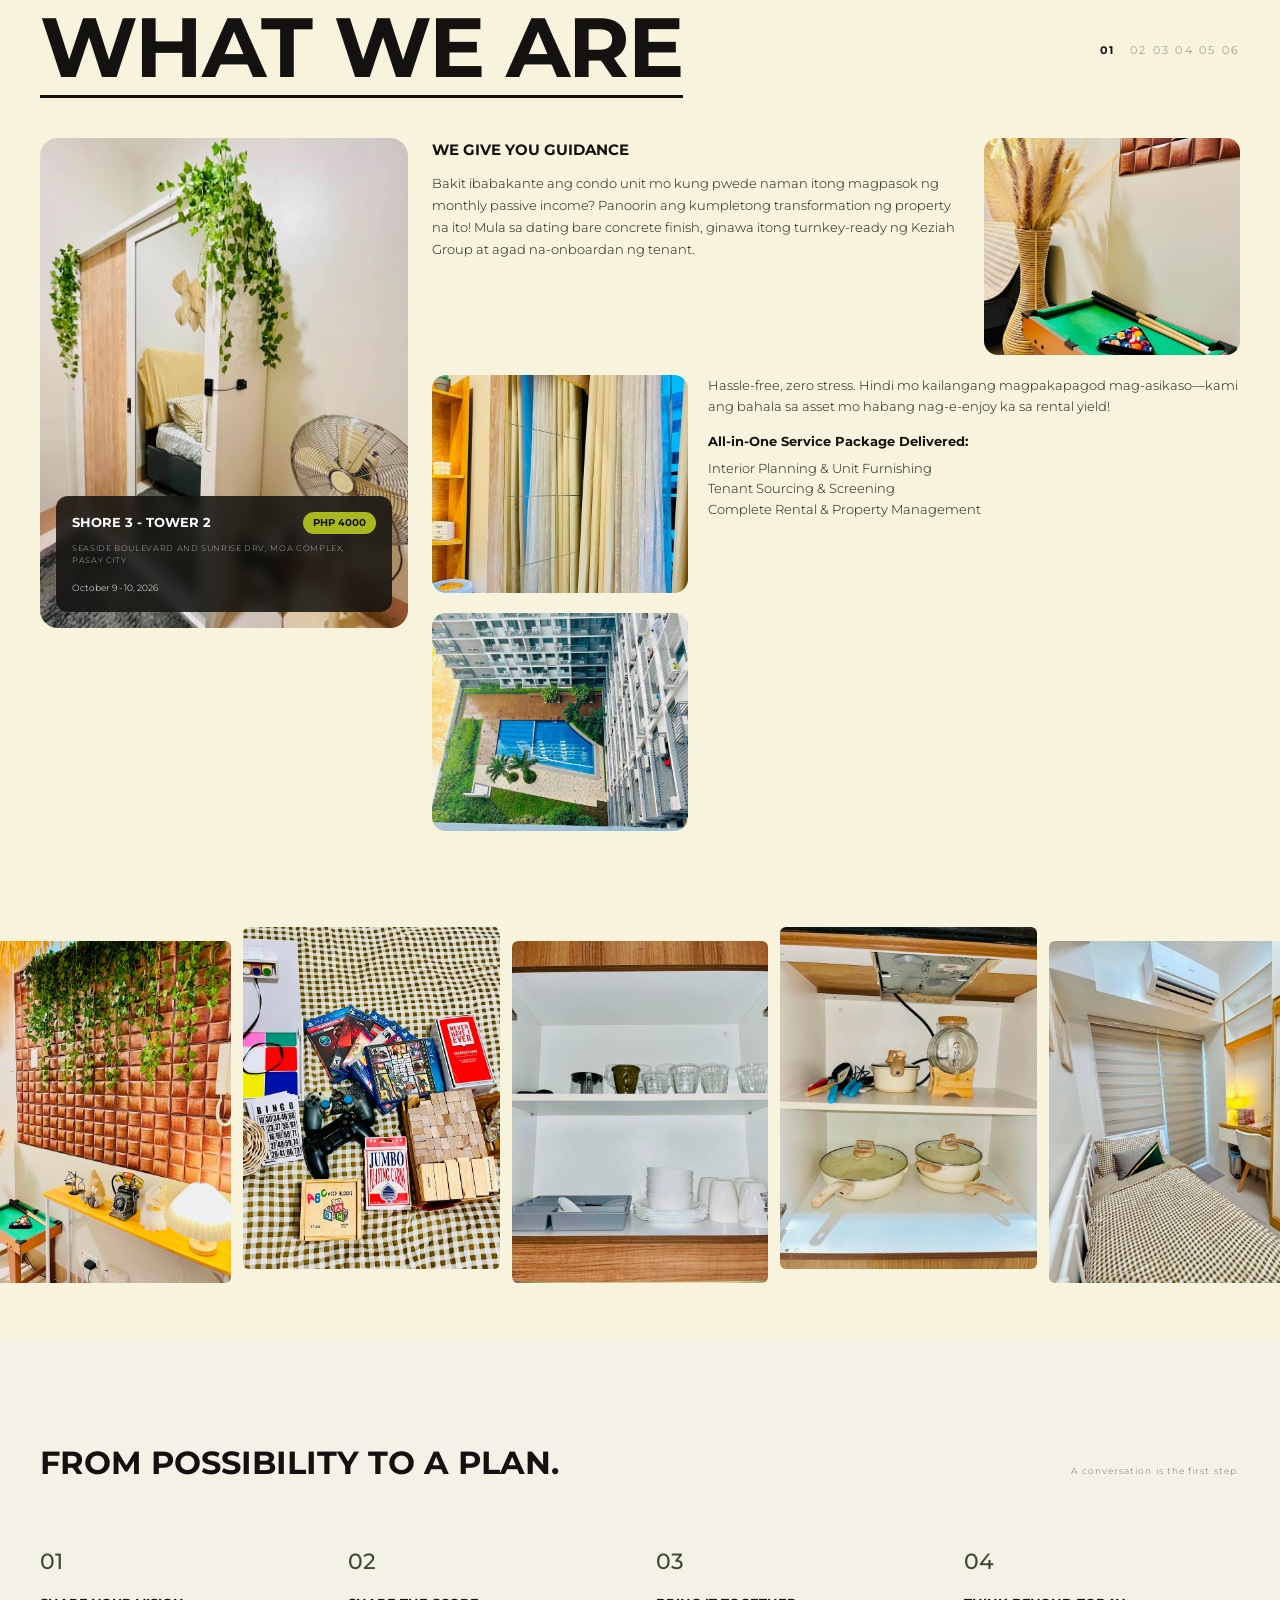
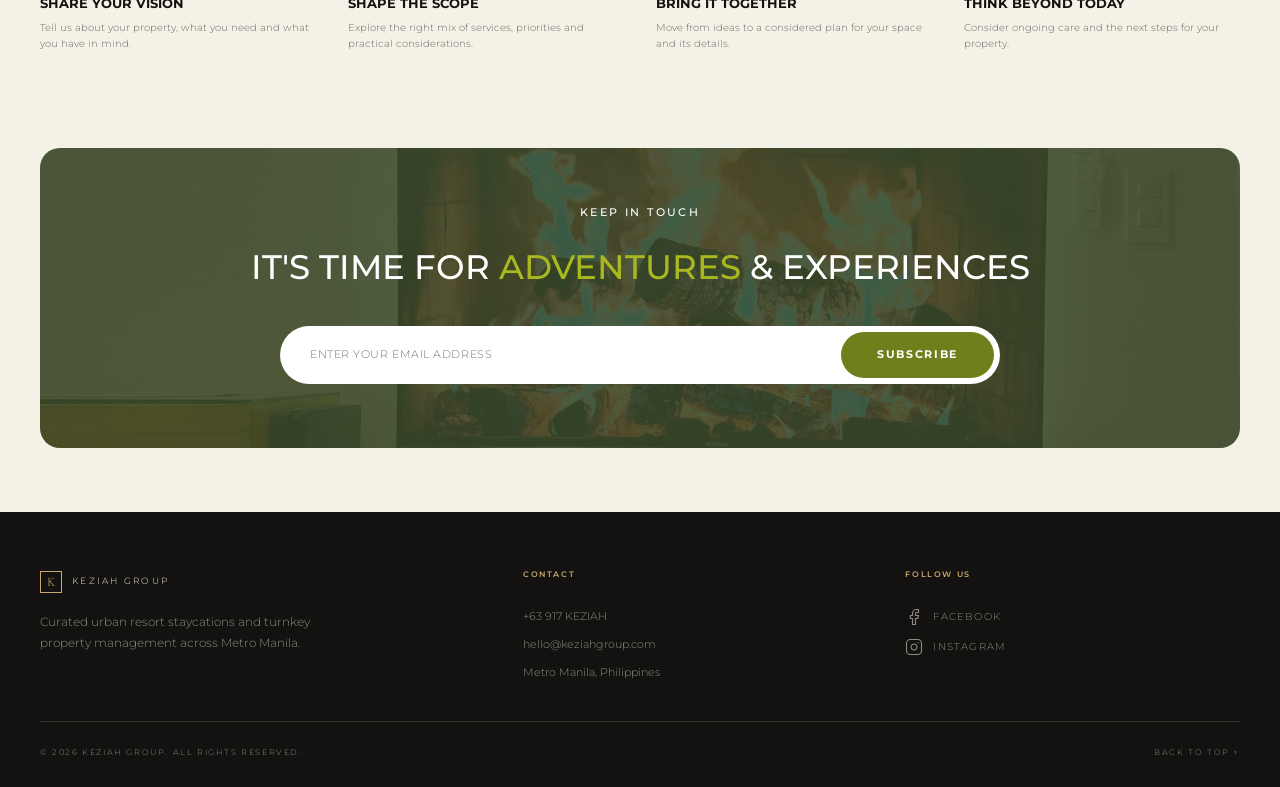
==== commit 4a9e21c1: "Commit RESPONSIVENESS" ====
--- a/WithJS/index.html
+++ b/WithJS/index.html
@@ -271,7 +271,6 @@
               <address>Seaside Boulevard and Sunrise Drv, MOA Complex, Pasay City</address>
               <div class="feature-foot">
                 <time datetime="2026-10-09">October 9 - 10, 2026</time>
-                <a href="#reservation" class="corner-btn" aria-label="Inquire about Shore 3 Tower 2">&#8599;</a>
               </div>
             </div>
           </article>
@@ -283,11 +282,9 @@
             </div>
             <div class="tile">
               <img src="./images/Shore 3 Tower 2/764817234_1439947934846393_7141973612724028055_n.jpg" alt="Recreation nook with mini pool table and pampas grass" />
-              <span class="badge">&#8601;</span>
             </div>
             <div class="tile">
               <img src="./images/Shore 3 Tower 2/764550634_2268456940385711_9034622465181755152_n.jpg" alt="Turnkey hallway entryway with floor-to-ceiling mirror and drapery" />
-              <span class="badge">&#8599;</span>
             </div>
             <aside class="callout">
               <p>Hassle-free, zero stress. Hindi mo kailangang magpakapagod mag-asikaso&mdash;kami ang bahala sa asset mo habang nag-e-enjoy ka sa rental yield!</p>
@@ -300,7 +297,6 @@
             </aside>
             <div class="tile">
               <img src="./images/Shore 3 Tower 2/764531179_1577152200723843_4224525762653773561_n.jpg" alt="Overhead view of the Shore 3 resort swimming pool courtyard" />
-              <span class="badge right">&#8593;</span>
             </div>
           </div>
         </div>
@@ -356,12 +352,39 @@
 
   <!-- Footer -->
   <footer class="site-footer">
-    <div class="container footer-inner">
-      <div class="brand">
-        <span class="brand-mark">K</span>
-        <span class="brand-name">Keziah Group</span>
-      </div>
-      <p>Urban Resort Suite Collection &middot; Metro Manila</p>
+    <div class="container footer-grid">
+      <div class="footer-brand">
+        <div class="brand">
+          <span class="brand-mark">K</span>
+          <span class="brand-name">Keziah Group</span>
+        </div>
+        <p class="footer-tagline">Curated urban resort staycations and turnkey property management across Metro Manila.</p>
+      </div>
+
+      <div class="footer-col">
+        <span class="footer-heading">Contact</span>
+        <a href="tel:+63917KEZIAH" class="footer-link">+63 917 KEZIAH</a>
+        <a href="mailto:hello@keziahgroup.com" class="footer-link">hello@keziahgroup.com</a>
+        <p class="footer-link">Metro Manila, Philippines</p>
+      </div>
+
+      <div class="footer-col">
+        <span class="footer-heading">Follow Us</span>
+        <div class="social-links">
+          <a href="https://facebook.com/keziahgroup" target="_blank" rel="noopener noreferrer" class="social-link" aria-label="Follow Keziah Group on Facebook">
+            <svg class="social-icon" viewBox="0 0 24 24" aria-hidden="true" focusable="false"><path d="M18 2h-3a5 5 0 0 0-5 5v3H7v4h3v8h4v-8h3l1-4h-4V7a1 1 0 0 1 1-1h3z"/></svg>
+            <span>Facebook</span>
+          </a>
+          <a href="https://instagram.com/keziahgroup" target="_blank" rel="noopener noreferrer" class="social-link" aria-label="Follow Keziah Group on Instagram">
+            <svg class="social-icon" viewBox="0 0 24 24" aria-hidden="true" focusable="false"><rect x="2" y="2" width="20" height="20" rx="5" ry="5"/><path d="M16 11.37A4 4 0 1 1 12.63 8 4 4 0 0 1 16 11.37z"/><line x1="17.5" y1="6.5" x2="17.51" y2="6.5"/></svg>
+            <span>Instagram</span>
+          </a>
+        </div>
+      </div>
+    </div>
+
+    <div class="container footer-bottom">
+      <p>&copy; 2026 Keziah Group. All rights reserved.</p>
       <a href="#top">Back to Top &uarr;</a>
     </div>
   </footer>
--- a/WithJS/style.css
+++ b/WithJS/style.css
@@ -148,8 +148,7 @@
 }
 
 .round-arrow,
-.round-btn,
-.corner-btn {
+.round-btn {
   display: inline-grid;
   place-items: center;
   border-radius: 50%;
@@ -727,13 +726,6 @@
   align-items: center;
   font-size: 9px;
 }
-.corner-btn {
-  width: 28px;
-  height: 28px;
-  background: #2f7a3f;
-  color: #fff;
-}
-
 .bento {
   display: grid;
   grid-template-columns: repeat(3, 1fr);
@@ -763,25 +755,6 @@
   width: 100%;
   height: 100%;
   object-fit: cover;
-}
-.badge {
-  position: absolute;
-  left: 10px;
-  bottom: 10px;
-  display: grid;
-  place-items: center;
-  width: 28px;
-  height: 28px;
-  border-radius: 50%;
-  background: #2f7a3f;
-  color: #fff;
-  font-size: 13px;
-}
-.badge.right {
-  left: auto;
-  right: 10px;
-  top: 10px;
-  bottom: auto;
 }
 .callout {
   grid-column: span 2;
@@ -942,22 +915,89 @@
 /* ---------- Footer ---------- */
 .site-footer {
   background: var(--ink);
-  padding-block: 28px;
-}
-.footer-inner {
+  padding-block: 56px 28px;
+}
+.footer-grid {
+  display: grid;
+  grid-template-columns: 1.3fr 1fr 1fr;
+  gap: 48px;
+  padding-bottom: 40px;
+  border-bottom: 1px solid var(--line);
+}
+.footer-brand .brand {
+  margin-bottom: 18px;
+}
+.footer-tagline {
+  font-size: 12px;
+  line-height: 1.8;
+  color: var(--muted);
+  max-width: 300px;
+}
+.footer-heading {
+  display: block;
+  font-size: 8px;
+  font-weight: 600;
+  letter-spacing: 0.2em;
+  text-transform: uppercase;
+  color: var(--gold);
+  margin-bottom: 18px;
+}
+.footer-col {
+  display: flex;
+  flex-direction: column;
+  gap: 10px;
+}
+.footer-link {
+  font-size: 11px;
+  color: var(--muted);
+  transition: color 0.2s;
+}
+a.footer-link:hover {
+  color: #fff;
+}
+.social-links {
+  display: flex;
+  flex-direction: column;
+  gap: 12px;
+}
+.social-link {
+  display: inline-flex;
+  align-items: center;
+  gap: 10px;
+  font-size: 10px;
+  letter-spacing: 0.12em;
+  text-transform: uppercase;
+  color: var(--muted);
+  transition: color 0.2s;
+}
+.social-link:hover {
+  color: var(--gold);
+}
+.social-icon {
+  width: 18px;
+  height: 18px;
+  stroke: currentColor;
+  stroke-width: 1.5;
+  fill: none;
+  stroke-linecap: round;
+  stroke-linejoin: round;
+  flex: 0 0 auto;
+}
+.footer-bottom {
   display: flex;
   justify-content: space-between;
   align-items: center;
   gap: 24px;
-}
-.site-footer p,
-.site-footer a:not(.brand) {
+  padding-top: 24px;
+}
+.footer-bottom p,
+.footer-bottom a {
   font-size: 8px;
   letter-spacing: 0.2em;
   text-transform: uppercase;
   color: var(--muted);
 }
-.site-footer a:not(.brand):hover {
+.footer-bottom a:hover {
   color: var(--gold);
 }
 
@@ -1020,7 +1060,11 @@
   .hero-meta {
     display: none;
   }
-  .footer-inner {
+  .footer-grid {
+    grid-template-columns: 1fr;
+    gap: 32px;
+  }
+  .footer-bottom {
     flex-direction: column;
     text-align: center;
   }
